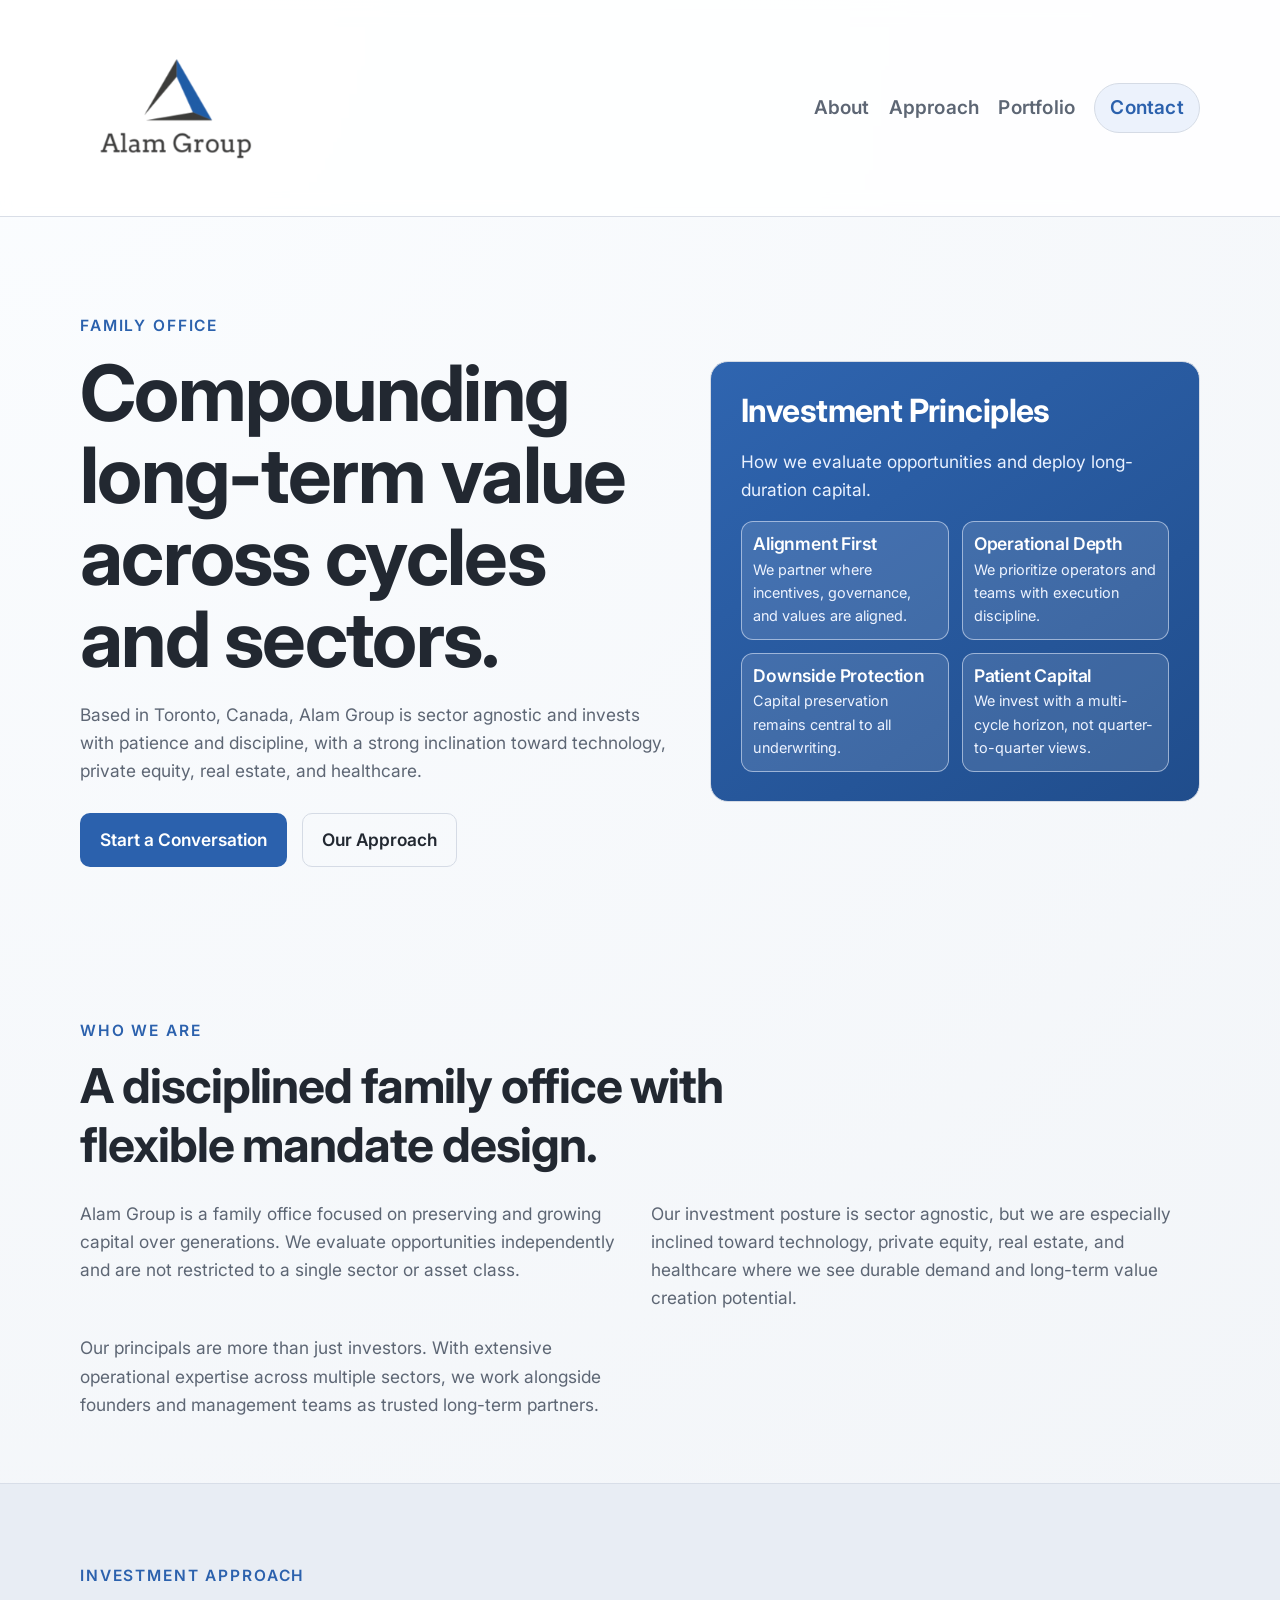
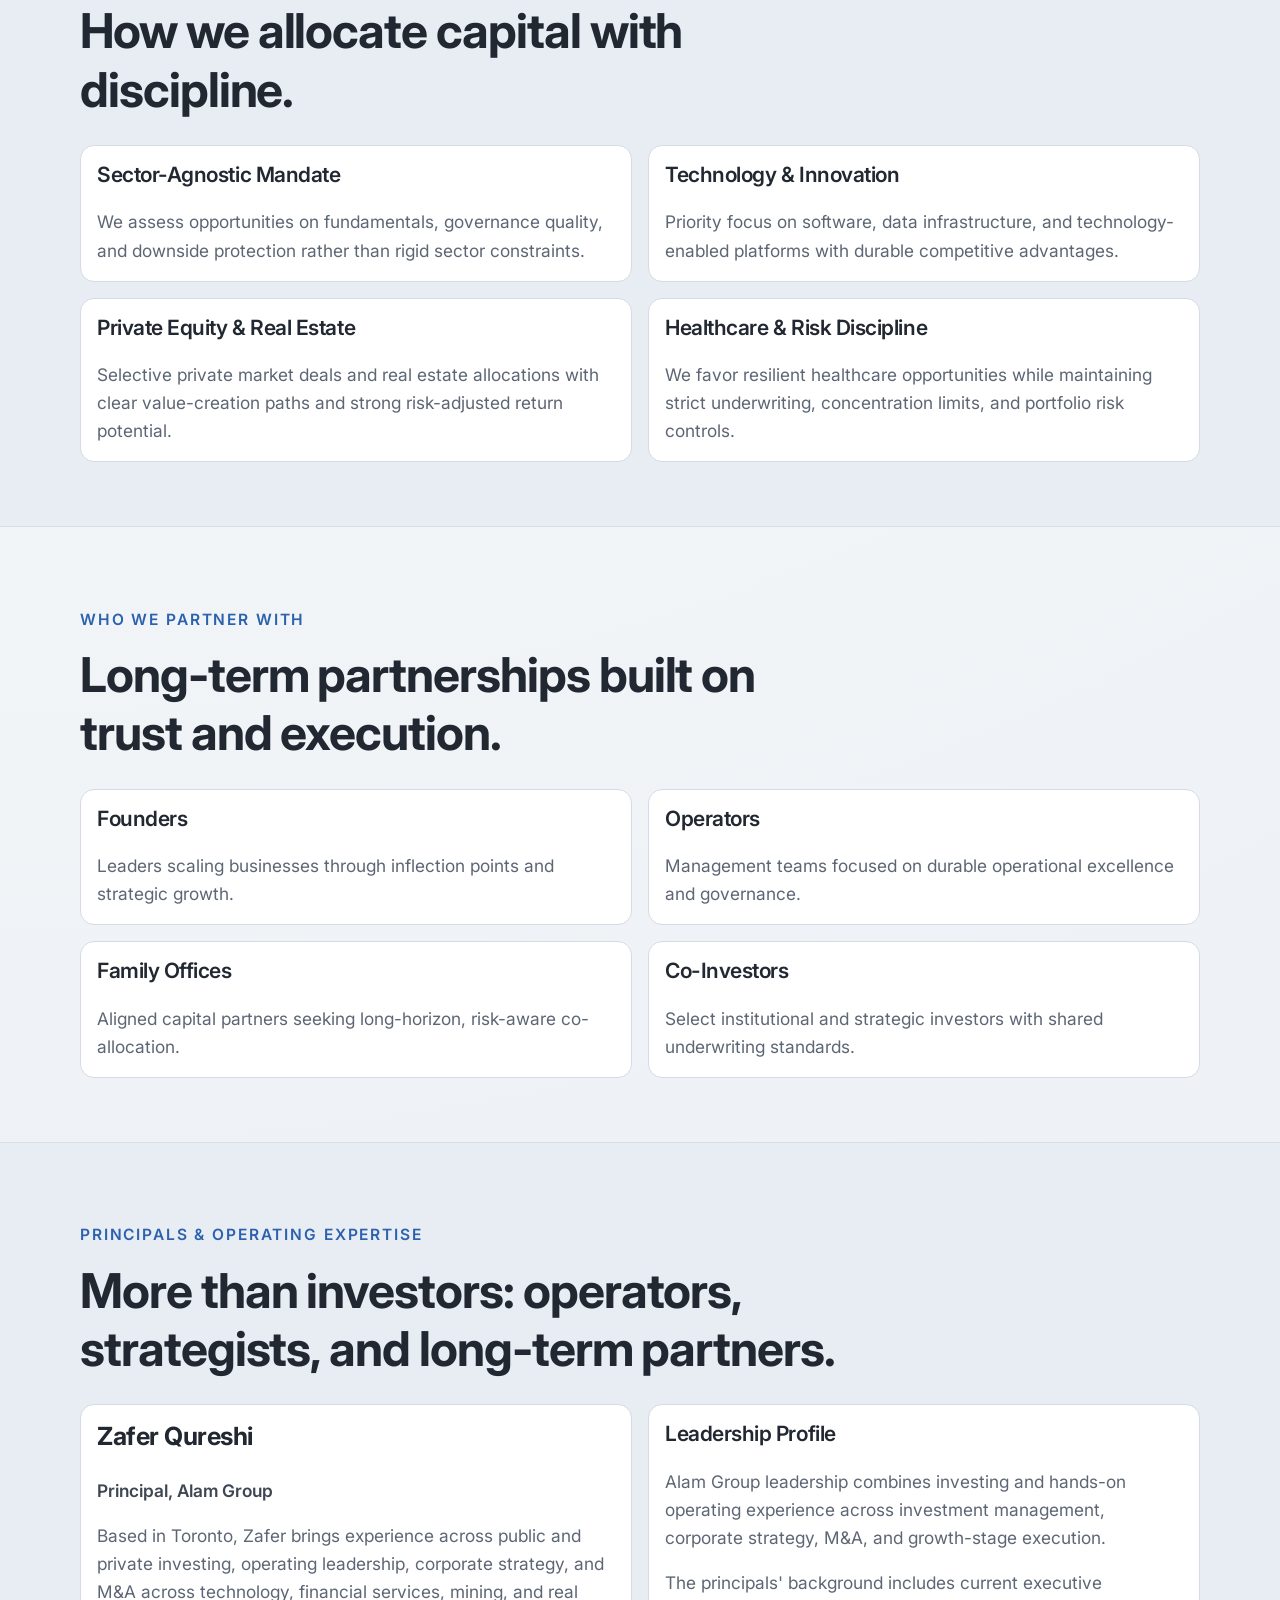
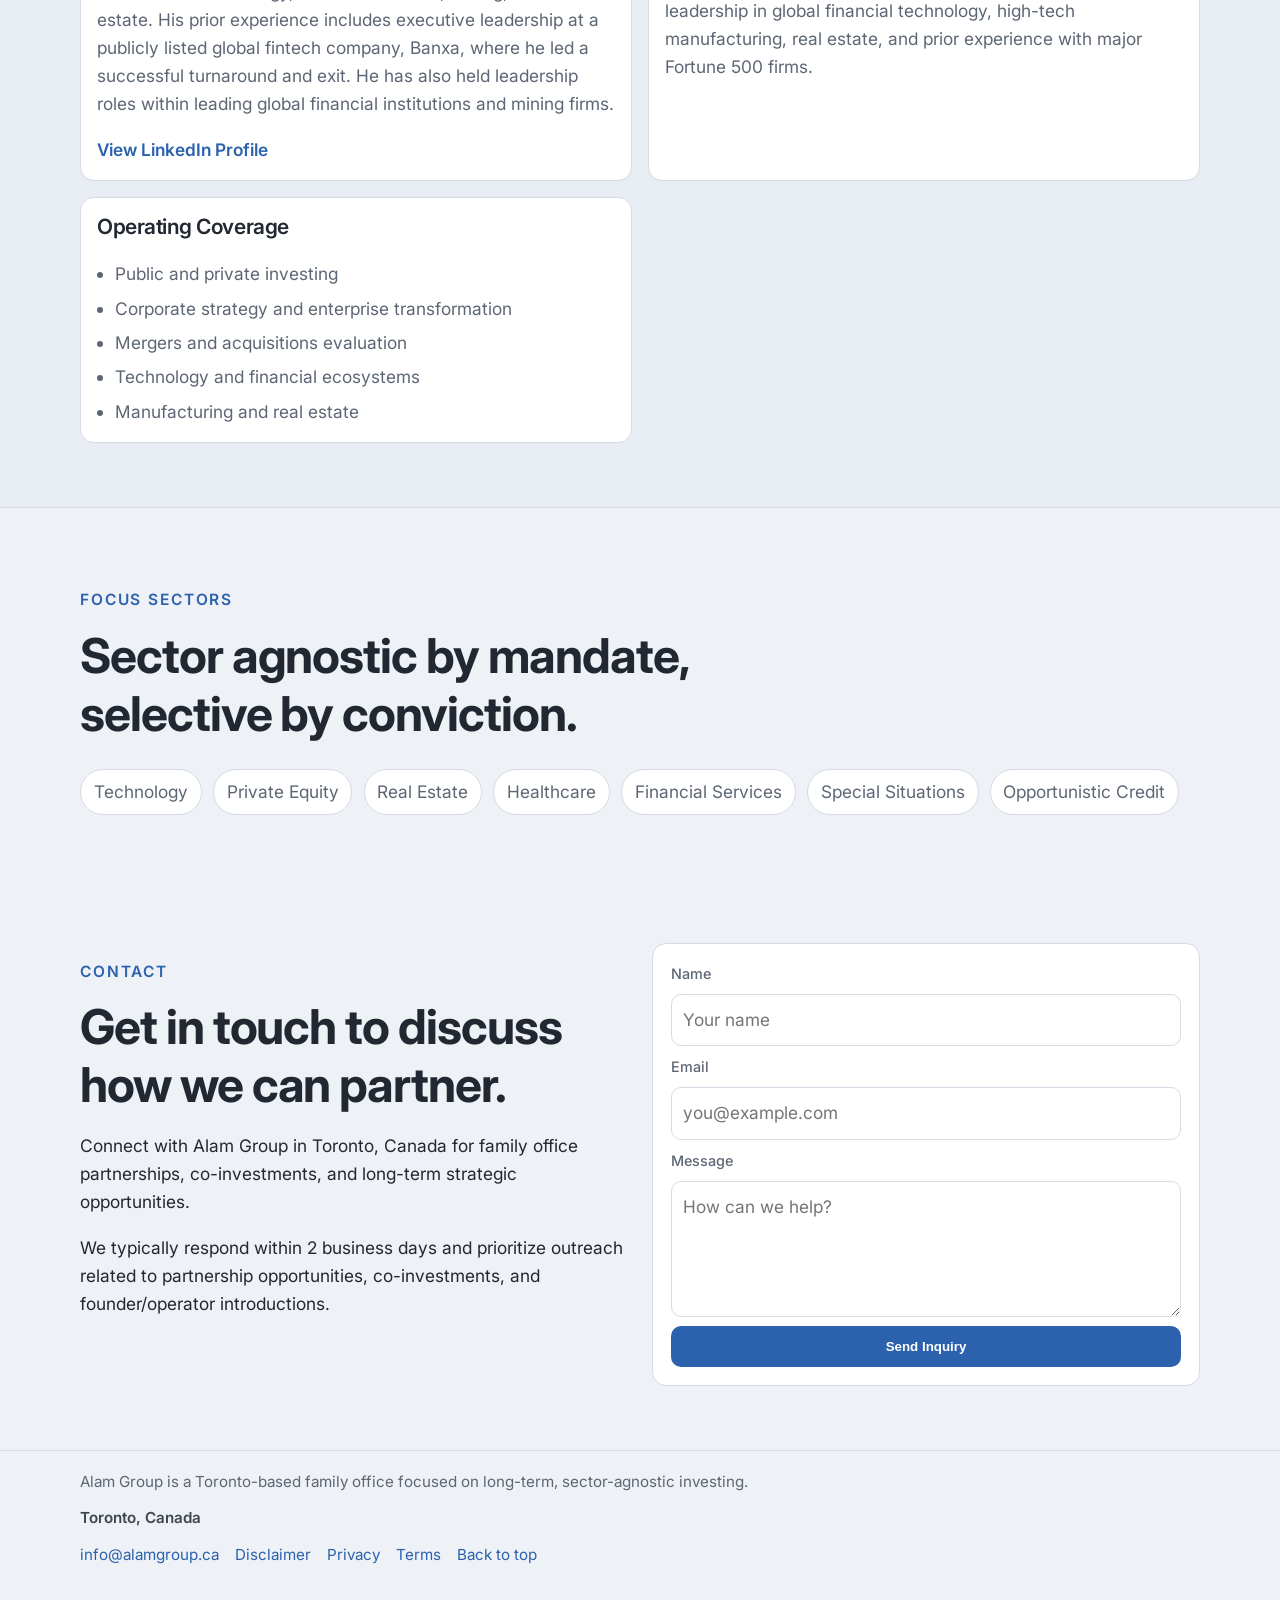
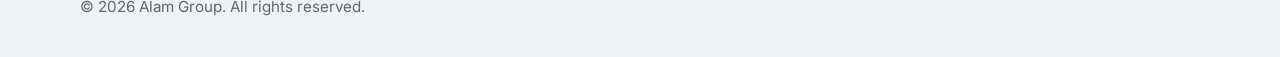
==== index.html @ 4830b71b "Initial commit: Alam Group family office static site Made-with: Cursor" ====
<!DOCTYPE html>
<html lang="en">
  <head>
    <meta charset="UTF-8" />
    <meta name="viewport" content="width=device-width, initial-scale=1.0" />
    <title>Alam Group | Family Office</title>
    <meta
      name="description"
      content="Alam Group is a small family office investing with a long-term, sector-agnostic approach and strong conviction in technology, private equity, real estate, and healthcare."
    />
    <link rel="preconnect" href="https://fonts.googleapis.com" />
    <link rel="preconnect" href="https://fonts.gstatic.com" crossorigin />
    <link
      href="https://fonts.googleapis.com/css2?family=Inter:wght@400;500;600;700;800&display=swap"
      rel="stylesheet"
    />
    <link rel="stylesheet" href="styles.css" />
  </head>
  <body>
    <div id="top" class="page-top-anchor" aria-hidden="true"></div>
    <header class="site-header">
      <div class="container nav-shell">
        <a href="#top" class="logo" aria-label="Alam Group Home">
          <img src="assets/alam-group-logo.png" alt="Alam Group" />
        </a>
        <button class="menu-toggle" id="menuToggle" aria-label="Toggle navigation">
          <span></span>
          <span></span>
          <span></span>
        </button>
        <nav class="nav-links" id="navLinks">
          <a href="#about">About</a>
          <a href="#strategy">Approach</a>
          <a href="#portfolio">Portfolio</a>
          <a href="#contact" class="nav-cta">Contact</a>
        </nav>
      </div>
    </header>

    <main>
      <section class="hero">
        <div class="container hero-grid">
          <div>
            <p class="eyebrow">Family Office</p>
            <h1>Compounding long-term value across cycles and sectors.</h1>
            <p class="hero-text">
              Based in Toronto, Canada, Alam Group is sector agnostic and invests
              with patience and discipline, with a strong inclination toward
              technology, private equity, real estate, and healthcare.
            </p>
            <div class="hero-actions">
              <a href="#contact" class="btn btn-primary">Start a Conversation</a>
              <a href="#strategy" class="btn btn-secondary">Our Approach</a>
            </div>
          </div>
          <div class="hero-card">
            <h2>Investment Principles</h2>
            <p>How we evaluate opportunities and deploy long-duration capital.</p>
            <div class="card-stat-grid">
              <article>
                <h3>Alignment First</h3>
                <p>We partner where incentives, governance, and values are aligned.</p>
              </article>
              <article>
                <h3>Operational Depth</h3>
                <p>We prioritize operators and teams with execution discipline.</p>
              </article>
              <article>
                <h3>Downside Protection</h3>
                <p>Capital preservation remains central to all underwriting.</p>
              </article>
              <article>
                <h3>Patient Capital</h3>
                <p>We invest with a multi-cycle horizon, not quarter-to-quarter views.</p>
              </article>
            </div>
          </div>
        </div>
      </section>

      <section class="section" id="about">
        <div class="container">
          <div class="section-title-wrap">
            <p class="eyebrow">Who We Are</p>
            <h2>A disciplined family office with flexible mandate design.</h2>
          </div>
          <div class="about-grid">
            <p>
              Alam Group is a family office focused on preserving and growing
              capital over generations. We evaluate opportunities independently and are
              not restricted to a single sector or asset class.
            </p>
            <p>
              Our investment posture is sector agnostic, but we are especially inclined
              toward technology, private equity, real estate, and healthcare where we
              see durable demand and long-term value creation potential.
            </p>
            <p>
              Our principals are more than just investors. With extensive operational
              expertise across multiple sectors, we work alongside founders and
              management teams as trusted long-term partners.
            </p>
          </div>
        </div>
      </section>

      <section class="section section-alt" id="strategy">
        <div class="container">
          <div class="section-title-wrap">
            <p class="eyebrow">Investment Approach</p>
            <h2>How we allocate capital with discipline.</h2>
          </div>
          <div class="strategy-grid">
            <article class="card">
              <h3>Sector-Agnostic Mandate</h3>
              <p>
                We assess opportunities on fundamentals, governance quality, and
                downside protection rather than rigid sector constraints.
              </p>
            </article>
            <article class="card">
              <h3>Technology & Innovation</h3>
              <p>
                Priority focus on software, data infrastructure, and technology-enabled
                platforms with durable competitive advantages.
              </p>
            </article>
            <article class="card">
              <h3>Private Equity & Real Estate</h3>
              <p>
                Selective private market deals and real estate allocations with clear
                value-creation paths and strong risk-adjusted return potential.
              </p>
            </article>
            <article class="card">
              <h3>Healthcare & Risk Discipline</h3>
              <p>
                We favor resilient healthcare opportunities while maintaining strict
                underwriting, concentration limits, and portfolio risk controls.
              </p>
            </article>
          </div>
        </div>
      </section>

      <section class="section" id="partners">
        <div class="container">
          <div class="section-title-wrap">
            <p class="eyebrow">Who We Partner With</p>
            <h2>Long-term partnerships built on trust and execution.</h2>
          </div>
          <div class="partner-grid">
            <article class="card">
              <h3>Founders</h3>
              <p>Leaders scaling businesses through inflection points and strategic growth.</p>
            </article>
            <article class="card">
              <h3>Operators</h3>
              <p>Management teams focused on durable operational excellence and governance.</p>
            </article>
            <article class="card">
              <h3>Family Offices</h3>
              <p>Aligned capital partners seeking long-horizon, risk-aware co-allocation.</p>
            </article>
            <article class="card">
              <h3>Co-Investors</h3>
              <p>Select institutional and strategic investors with shared underwriting standards.</p>
            </article>
          </div>
        </div>
      </section>

      <section class="section section-alt" id="principals">
        <div class="container">
          <div class="section-title-wrap">
            <p class="eyebrow">Principals & Operating Expertise</p>
            <h2>More than investors: operators, strategists, and long-term partners.</h2>
          </div>
          <div class="principals-grid">
            <article class="card profile-card">
              <h3>Zafer Qureshi</h3>
              <p class="profile-role">
                Principal, Alam Group
              </p>
              <p>
                Based in Toronto, Zafer brings experience across public and private
                investing, operating leadership, corporate strategy, and M&A across technology, financial services, mining, and real estate.
                His prior experience includes executive leadership at a publicly listed global fintech company, Banxa, where he led
                a successful turnaround and exit. He has also held leadership roles within leading global financial institutions and mining firms.
              </p>
              <p>
                <a href="https://www.linkedin.com/in/zafer-qureshi/" target="_blank" rel="noopener noreferrer">
                  View LinkedIn Profile
                </a>
              </p>
            </article>
            <article class="card">
              <h3>Leadership Profile</h3>
              <p>
                Alam Group leadership combines investing and hands-on operating
                experience across investment management, corporate strategy, M&A,
                and growth-stage execution.
              </p>
              <p>
                The principals' background includes current executive leadership in
                global financial technology, high-tech manufacturing, real estate, and prior
                experience with major Fortune 500 firms.
              </p>
            </article>
            <article class="card">
              <h3>Operating Coverage</h3>
              <ul class="expertise-list">
                <li>Public and private investing</li>
                <li>Corporate strategy and enterprise transformation</li>
                <li>Mergers and acquisitions evaluation</li>
                <li>Technology and financial ecosystems</li>
                <li>Manufacturing and real estate</li>
              </ul>
            </article>
          </div>
        </div>
      </section>

      <section class="section" id="portfolio">
        <div class="container">
          <div class="section-title-wrap">
            <p class="eyebrow">Focus Sectors</p>
            <h2>Sector agnostic by mandate, selective by conviction.</h2>
          </div>
          <div class="pill-wrap">
            <span>Technology</span>
            <span>Private Equity</span>
            <span>Real Estate</span>
            <span>Healthcare</span>
            <span>Financial Services</span>
            <span>Special Situations</span>
            <span>Opportunistic Credit</span>
          </div>
        </div>
      </section>

      <section class="section contact-section" id="contact">
        <div class="container contact-grid">
          <div>
            <p class="eyebrow">Contact</p>
            <h2>Get in touch to discuss how we can partner.</h2>
            <p>
              Connect with Alam Group in Toronto, Canada for family office
              partnerships, co-investments, and long-term strategic opportunities.
            </p>
            <p>
              We typically respond within 2 business days and prioritize outreach
              related to partnership opportunities, co-investments, and founder/operator introductions.
            </p>
          </div>
          <form class="contact-form">
            <label for="name">Name</label>
            <input type="text" id="name" placeholder="Your name" />
            <label for="email">Email</label>
            <input type="email" id="email" placeholder="you@example.com" />
            <label for="message">Message</label>
            <textarea id="message" rows="4" placeholder="How can we help?"></textarea>
            <button type="submit" class="btn btn-primary full-width">Send Inquiry</button>
          </form>
        </div>
      </section>
    </main>

    <footer class="site-footer" id="legal">
      <div class="container footer-content">
        <p class="firm-descriptor">
          Alam Group is a Toronto-based family office focused on long-term, sector-agnostic investing.
        </p>
        <p class="firm-location">Toronto, Canada</p>
        <div class="footer-links">
          <a href="mailto:info@alamgroup.ca">info@alamgroup.ca</a>
          <a href="disclaimer.html">Disclaimer</a>
          <a href="privacy.html">Privacy</a>
          <a href="terms.html">Terms</a>
          <a href="#top">Back to top</a>
        </div>
        <p>© <span id="year"></span> Alam Group. All rights reserved.</p>
      </div>
    </footer>

    <script src="script.js"></script>
  </body>
</html>
---- styles.css ----
:root {
  --bg: #eef1f5;
  --surface: #ffffff;
  --surface-soft: #f5f7fa;
  --text: #222831;
  --muted: #5d6674;
  --primary: #2b61ad;
  --primary-dark: #204d8c;
  --border: #d5dbe5;
  --container: 1120px;
  /* Type scale tuned to oversized header logo (192px) + page rhythm */
  --fs-hero: clamp(3rem, 5vw + 1rem, 4.85rem);
  --fs-xl: clamp(1.9375rem, 3vw + 0.85rem, 3rem);
  --fs-panel: clamp(1.375rem, 2.1vw + 0.4rem, 2rem);
  --fs-large: clamp(1.0625rem, 1.3vw + 0.65rem, 1.3125rem);
  --fs-legal-page: clamp(2rem, 3.5vw, 2.75rem);
}

* {
  box-sizing: border-box;
}

/* In-page #top must not sit on a sticky element (browsers miscalculate scroll). */
.page-top-anchor {
  position: static;
  height: 0;
  width: 0;
  margin: 0;
  padding: 0;
  overflow: hidden;
  pointer-events: none;
}

html,
body {
  margin: 0;
  padding: 0;
  font-family: "Inter", sans-serif;
  background: radial-gradient(circle at top left, #fbfdff 0%, var(--bg) 58%);
  color: var(--text);
}

body {
  line-height: 1.62;
  font-size: clamp(1rem, 0.35vw + 0.93rem, 1.0825rem);
}

a {
  color: inherit;
  text-decoration: none;
}

.container {
  width: min(var(--container), 92%);
  margin-inline: auto;
}

.site-header {
  position: sticky;
  top: 0;
  z-index: 20;
  backdrop-filter: blur(10px);
  background-color: rgba(255, 255, 255, 0.85);
  border-bottom: 1px solid rgba(213, 219, 229, 0.9);
}

.nav-shell {
  display: flex;
  align-items: center;
  justify-content: space-between;
  min-height: 216px;
}

.logo {
  display: inline-flex;
  align-items: center;
}

.logo img {
  display: block;
  width: 192px;
  height: 192px;
  object-fit: contain;
  background: transparent;
}

.nav-links {
  display: flex;
  align-items: center;
  gap: 1.2rem;
}

.nav-links a {
  color: var(--muted);
  font-weight: 600;
  font-size: clamp(1rem, 0.6vw + 0.94rem, 1.1875rem);
  letter-spacing: 0.01em;
}

.nav-links a:hover {
  color: var(--text);
}

.nav-cta {
  background-color: #ecf2fc;
  color: var(--primary) !important;
  padding: 0.55rem 0.95rem;
  border-radius: 999px;
  border: 1px solid var(--border);
}

a.return-home,
a.return-home-inline {
  text-decoration: none;
}

a.return-home:hover,
a.return-home-inline:hover {
  text-decoration: underline;
  text-underline-offset: 2px;
}

.return-home-header {
  position: sticky;
  top: 0;
  z-index: 19;
  background-color: rgba(255, 255, 255, 0.95);
  border-bottom: 1px solid rgba(213, 219, 229, 0.9);
  backdrop-filter: blur(8px);
}

.return-home-header-inner {
  min-height: 3.25rem;
  display: flex;
  align-items: center;
  padding: 0.65rem 0;
}

.return-home-header .return-home {
  font-size: clamp(0.95rem, 0.55vw + 0.88rem, 1.0625rem);
  font-weight: 600;
  color: var(--primary);
}

.menu-toggle {
  display: none;
  border: 0;
  background: transparent;
  cursor: pointer;
}

.menu-toggle span {
  display: block;
  width: 24px;
  height: 2px;
  margin: 5px 0;
  background: #2e3640;
}

.hero {
  padding: clamp(3rem, 8vw, 5rem) 0 clamp(3rem, 6vw, 4.5rem);
}

.hero-grid {
  display: grid;
  grid-template-columns: 1.1fr 0.9fr;
  gap: 2rem;
  align-items: center;
}

.eyebrow {
  color: var(--primary);
  font-size: clamp(0.8125rem, 0.5vw + 0.73rem, 0.96875rem);
  text-transform: uppercase;
  letter-spacing: 0.12em;
  margin-bottom: 0.875rem;
  font-weight: 600;
}

h1,
h2,
h3 {
  margin-top: 0;
  letter-spacing: -0.022em;
  color: var(--text);
}

h2,
h3 {
  line-height: 1.22;
}

h1 {
  line-height: 1.06;
}

/* Standalone/legal page titles only (homepage hero overrides below) */
main.section:not(.hero) > .container > h1 {
  font-size: var(--fs-legal-page);
  margin-bottom: 1rem;
  font-weight: 700;
}

.hero h1 {
  font-size: var(--fs-hero);
  font-weight: 700;
  margin-bottom: 1.25rem;
}

/* Primary section headings (with eyebrow) */
.section-title-wrap h2,
.contact-grid > div:first-child h2 {
  font-size: var(--fs-xl);
  font-weight: 700;
  margin-bottom: 0;
}

h3 {
  font-size: var(--fs-large);
  font-weight: 600;
}

/* Hero side panel title — one step smaller than primary section headings */
.hero-card h2 {
  font-size: var(--fs-panel);
  font-weight: 700;
  letter-spacing: -0.018em;
  line-height: 1.2;
  color: #ffffff;
  margin-bottom: 0.35rem;
}

.hero-card .card-stat-grid h3 {
  font-size: clamp(0.96875rem, 0.95vw + 0.76rem, 1.09375rem);
  font-weight: 600;
  letter-spacing: -0.01em;
  color: #ffffff;
}

.profile-card h3:first-of-type {
  font-size: clamp(1.25rem, 1.7vw + 0.72rem, 1.5625rem);
  font-weight: 700;
  letter-spacing: -0.02em;
}

.hero-text {
  max-width: 54ch;
  color: var(--muted);
}

.hero-actions {
  margin-top: 1.75rem;
  display: flex;
  gap: 0.9rem;
  flex-wrap: wrap;
}

.btn {
  display: inline-flex;
  align-items: center;
  justify-content: center;
  border-radius: 10px;
  padding: 0.75rem 1.2rem;
  font-weight: 600;
  border: 1px solid transparent;
}

.btn-primary {
  background: var(--primary);
  color: #ffffff;
}

.btn-primary:hover {
  background: var(--primary-dark);
}

.btn-secondary {
  border-color: var(--border);
  background: transparent;
  color: var(--text);
}

.hero-card {
  background: linear-gradient(145deg, #2f65b0 0%, #204d8c 100%);
  border: 1px solid var(--border);
  border-radius: 18px;
  padding: clamp(1.25rem, 2vw + 0.85rem, 1.85rem);
}

.hero-card h3 {
  color: #ffffff;
}

.hero-card p {
  color: #e9f1ff;
}

.card-stat-grid {
  margin-top: 1rem;
  display: grid;
  grid-template-columns: repeat(2, minmax(0, 1fr));
  gap: 0.8rem;
}

.card-stat-grid article {
  padding: 0.7rem;
  border: 1px solid rgba(233, 241, 255, 0.55);
  border-radius: 12px;
  background: rgba(255, 255, 255, 0.12);
}

.card-stat-grid h3 {
  margin-bottom: 0.2rem;
}

.card-stat-grid p {
  margin: 0;
  font-size: 0.9rem;
  color: #edf3ff;
}

.section {
  padding: 4rem 0;
}

.section-alt {
  background: #e8edf4;
  border-top: 1px solid rgba(213, 219, 229, 0.8);
  border-bottom: 1px solid rgba(213, 219, 229, 0.8);
}

.section-title-wrap {
  max-width: 70ch;
  margin-bottom: 1.6rem;
}

.about-grid {
  display: grid;
  grid-template-columns: 1fr 1fr;
  gap: 1.4rem;
}

.about-grid p {
  margin: 0;
  color: var(--muted);
}

.strategy-grid {
  display: grid;
  grid-template-columns: repeat(2, minmax(0, 1fr));
  gap: 1rem;
}

.partner-grid,
.principals-grid {
  display: grid;
  grid-template-columns: repeat(2, minmax(0, 1fr));
  gap: 1rem;
}

.card {
  background: var(--surface);
  border: 1px solid var(--border);
  border-radius: 14px;
  padding: 1rem;
}

.card p {
  color: var(--muted);
  margin-bottom: 0;
}

.profile-card .profile-role {
  margin-bottom: 0.6rem;
  font-weight: 600;
  color: #3e4652;
}

.profile-card a {
  color: var(--primary);
  font-weight: 600;
}

.expertise-list {
  margin: 0;
  padding-left: 1.1rem;
  color: var(--muted);
}

.expertise-list li + li {
  margin-top: 0.4rem;
}

.pill-wrap {
  display: flex;
  flex-wrap: wrap;
  gap: 0.7rem;
}

.pill-wrap span {
  border: 1px solid var(--border);
  border-radius: 999px;
  padding: 0.5rem 0.8rem;
  background: var(--surface);
  color: var(--muted);
}

.contact-grid {
  display: grid;
  grid-template-columns: 1fr 1fr;
  gap: 1.5rem;
  align-items: start;
}

.contact-form {
  background: var(--surface);
  border: 1px solid var(--border);
  border-radius: 14px;
  padding: 1.1rem;
  display: grid;
  gap: 0.55rem;
}

label {
  font-size: 0.9rem;
  font-weight: 500;
  color: var(--muted);
}

input,
textarea {
  width: 100%;
  padding: 0.7rem;
  border: 1px solid var(--border);
  border-radius: 10px;
  background: #ffffff;
  color: var(--text);
  font: inherit;
}

input:focus,
textarea:focus {
  outline: 2px solid rgba(43, 97, 173, 0.25);
  border-color: var(--primary);
}

.full-width {
  width: 100%;
}

.site-footer {
  border-top: 1px solid rgba(213, 219, 229, 0.9);
  padding: 1.2rem 0 1.4rem;
}

.footer-content {
  display: grid;
  gap: 0.75rem;
  align-items: start;
  color: var(--muted);
  font-size: 0.95rem;
}

.firm-descriptor {
  margin: 0;
  max-width: 70ch;
}

.firm-location {
  margin: 0;
  font-weight: 600;
  color: #3e4652;
}

.footer-links {
  display: flex;
  flex-wrap: wrap;
  gap: 1rem;
}

.footer-links a {
  color: var(--primary);
}

@media (max-width: 900px) {
  .hero-grid,
  .about-grid,
  .strategy-grid,
  .partner-grid,
  .principals-grid,
  .contact-grid {
    grid-template-columns: 1fr;
  }

  .menu-toggle {
    display: block;
  }

  .nav-links {
    position: absolute;
    left: 4%;
    right: 4%;
    top: 216px;
    border: 1px solid var(--border);
    border-radius: 12px;
    background: #ffffff;
    flex-direction: column;
    align-items: flex-start;
    padding: 0.8rem;
    display: none;
  }

  .nav-links.open {
    display: flex;
  }

  .nav-cta {
    width: 100%;
    text-align: center;
  }

  .footer-links {
    gap: 0.7rem;
  }
}
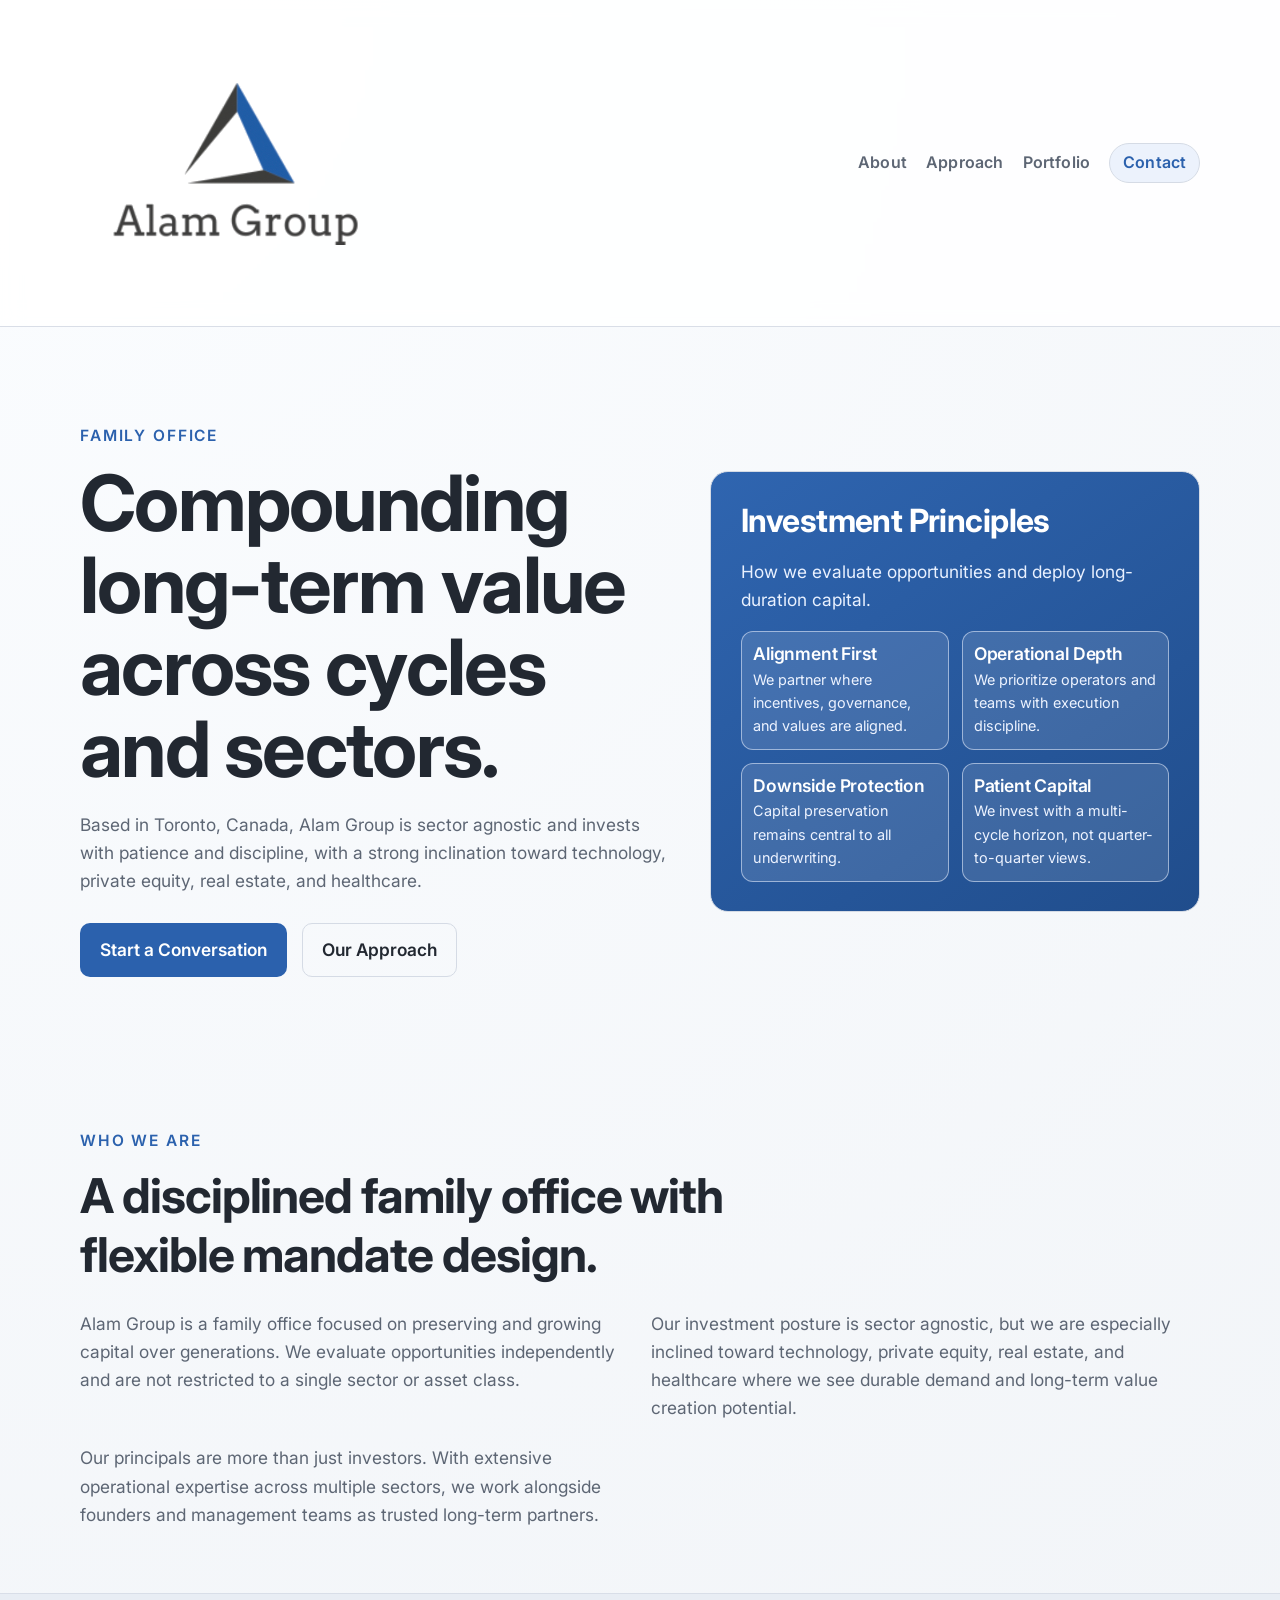
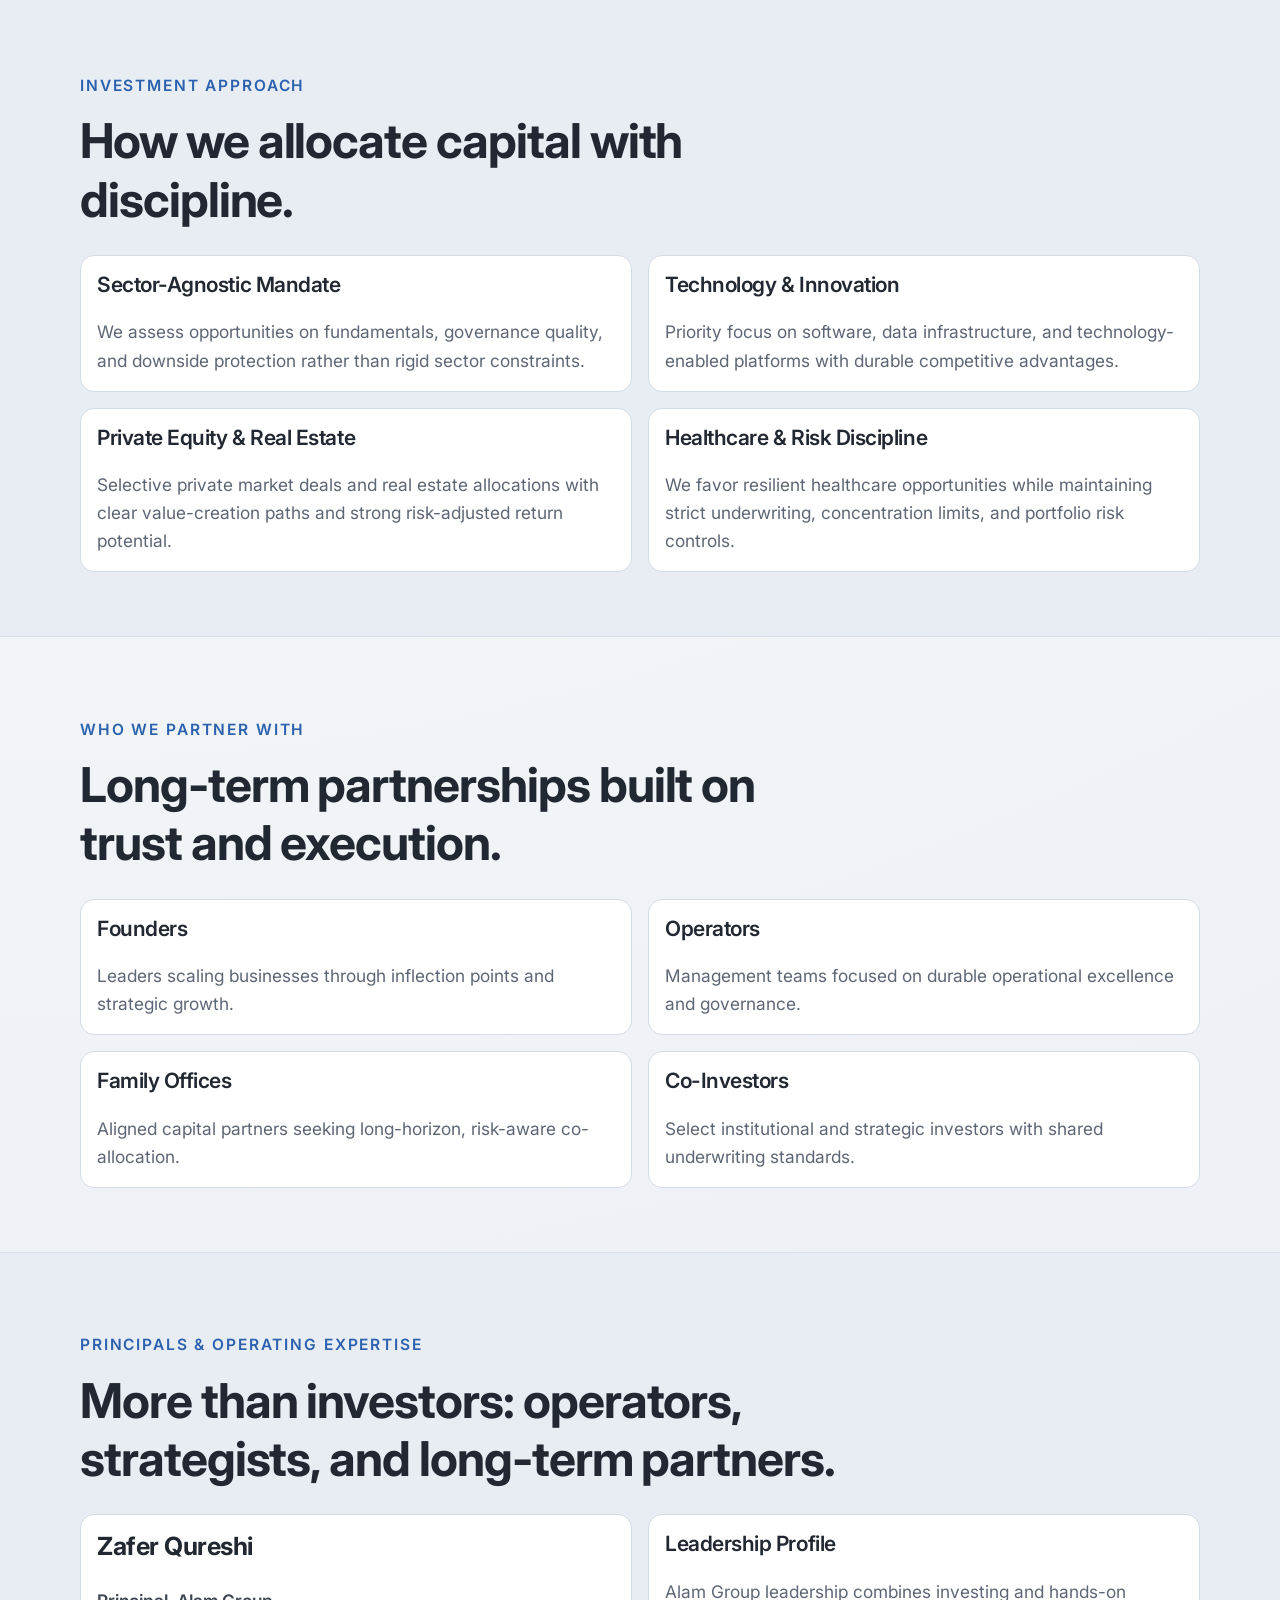
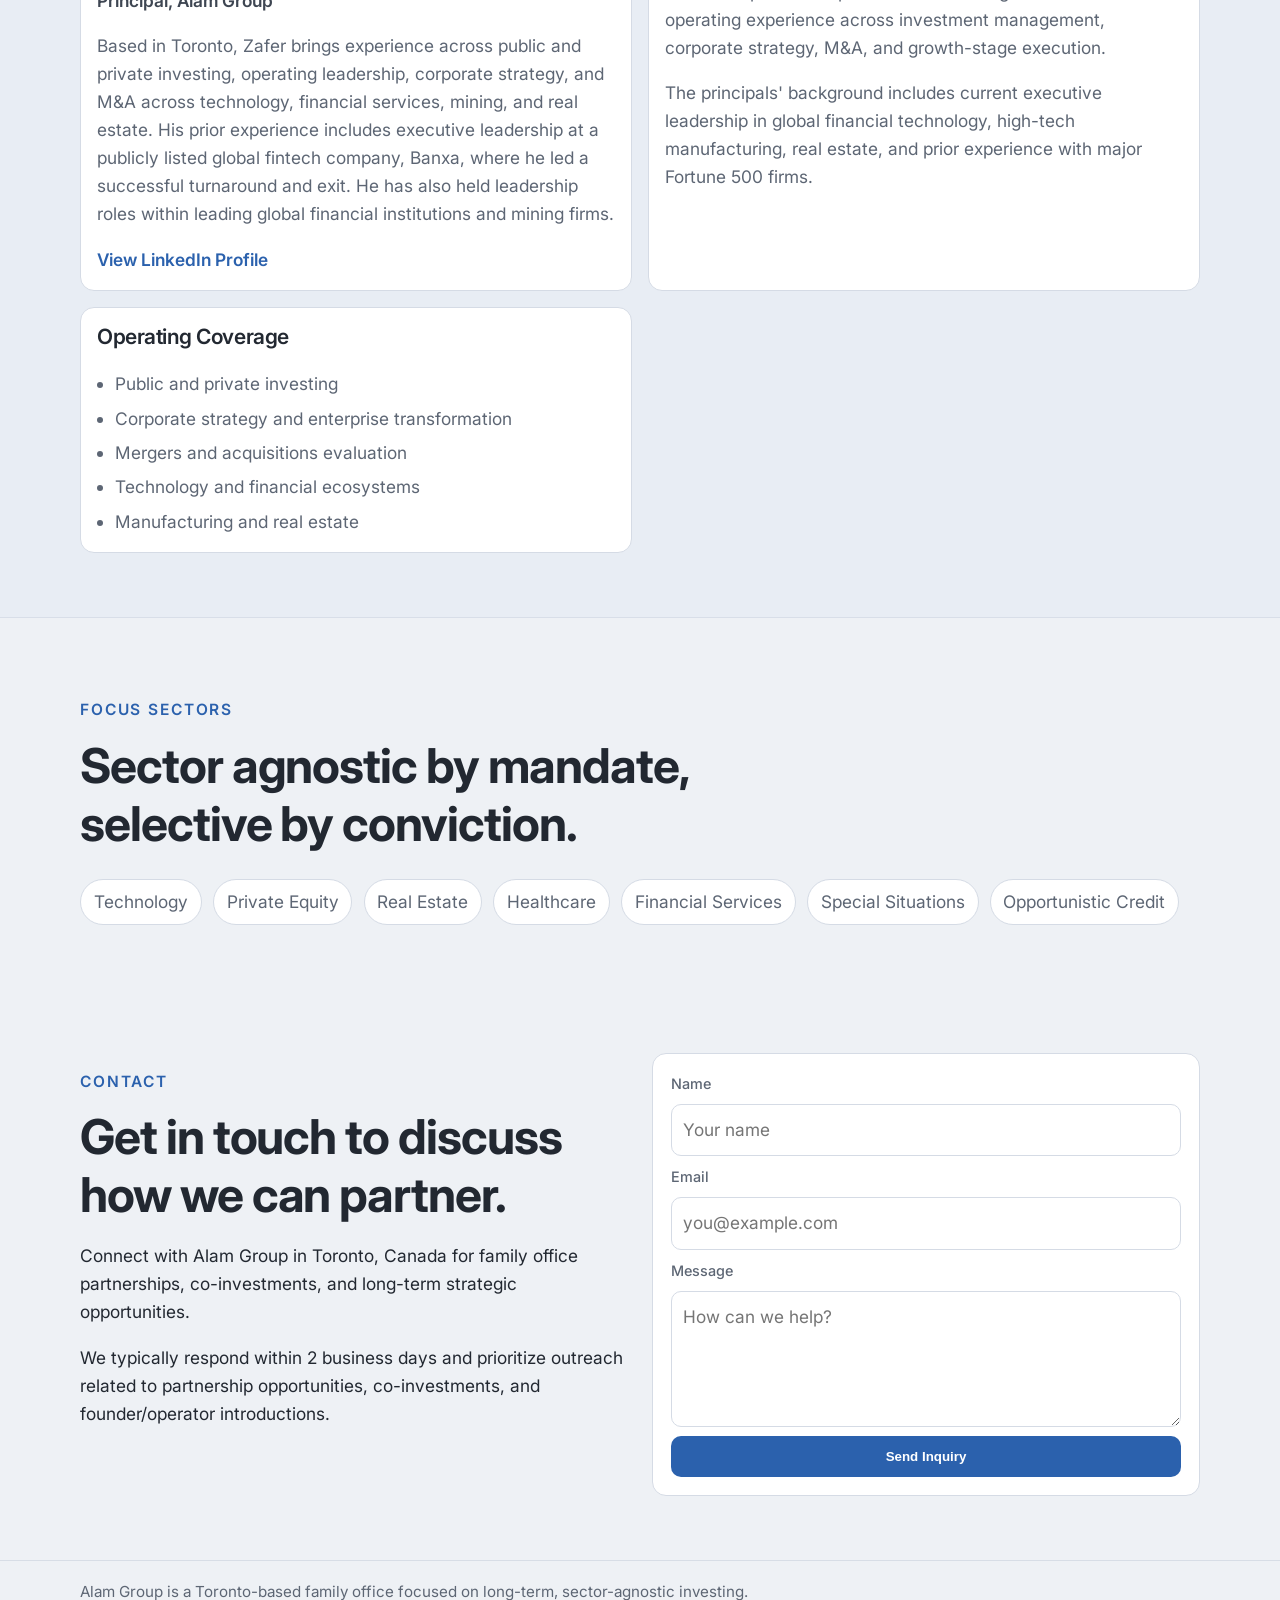
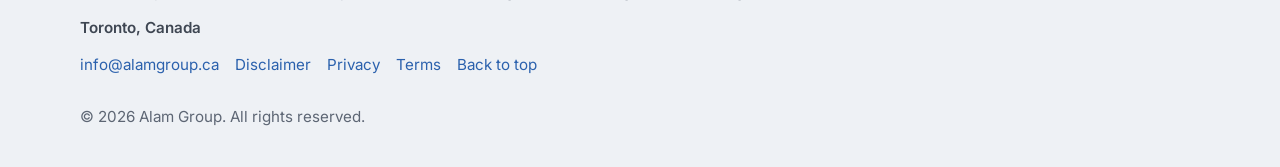
==== commit 72d63d76: "Bump stylesheet URL to bypass browser cache after logo size publish Made-with: Cursor" ====
--- a/index.html
+++ b/index.html
@@ -14,7 +14,7 @@
       href="https://fonts.googleapis.com/css2?family=Inter:wght@400;500;600;700;800&display=swap"
       rel="stylesheet"
     />
-    <link rel="stylesheet" href="styles.css" />
+    <link rel="stylesheet" href="styles.css?v=312-logo" />
   </head>
   <body>
     <div id="top" class="page-top-anchor" aria-hidden="true"></div>
--- a/styles.css
+++ b/styles.css
@@ -8,12 +8,17 @@
   --primary-dark: #204d8c;
   --border: #d5dbe5;
   --container: 1120px;
-  /* Type scale tuned to oversized header logo (192px) + page rhythm */
+  /* Type scale + hero rhythm */
   --fs-hero: clamp(3rem, 5vw + 1rem, 4.85rem);
   --fs-xl: clamp(1.9375rem, 3vw + 0.85rem, 3rem);
   --fs-panel: clamp(1.375rem, 2.1vw + 0.4rem, 2rem);
   --fs-large: clamp(1.0625rem, 1.3vw + 0.65rem, 1.3125rem);
   --fs-legal-page: clamp(2rem, 3.5vw, 2.75rem);
+  /* Compact header: logo drives bar height; anchors need extra padding than bar height */
+  --header-logo-size: 312px;
+  --sticky-header-visual-height: calc(var(--header-logo-size) + 14px);
+  /* Generous offset so in-page links clear sticky bar (scroll-padding is most reliable) */
+  --header-anchor-offset: calc(var(--sticky-header-visual-height) + 1.75rem);
 }
 
 * {
@@ -29,6 +34,11 @@
   padding: 0;
   overflow: hidden;
   pointer-events: none;
+}
+
+/* Single source for anchor jumps: inset scrollport so fragments clear sticky header */
+html {
+  scroll-padding-top: var(--header-anchor-offset);
 }
 
 html,
@@ -68,18 +78,21 @@
   display: flex;
   align-items: center;
   justify-content: space-between;
-  min-height: 216px;
+  min-height: var(--sticky-header-visual-height);
+  padding-block: 0.35rem;
 }
 
 .logo {
   display: inline-flex;
   align-items: center;
+  flex-shrink: 0;
 }
 
 .logo img {
   display: block;
-  width: 192px;
-  height: 192px;
+  flex-shrink: 0;
+  width: var(--header-logo-size);
+  height: var(--header-logo-size);
   object-fit: contain;
   background: transparent;
 }
@@ -93,7 +106,7 @@
 .nav-links a {
   color: var(--muted);
   font-weight: 600;
-  font-size: clamp(1rem, 0.6vw + 0.94rem, 1.1875rem);
+  font-size: clamp(0.875rem, 0.55vw + 0.78rem, 1rem);
   letter-spacing: 0.01em;
 }
 
@@ -104,9 +117,10 @@
 .nav-cta {
   background-color: #ecf2fc;
   color: var(--primary) !important;
-  padding: 0.55rem 0.95rem;
+  padding: 0.4rem 0.8rem;
   border-radius: 999px;
   border: 1px solid var(--border);
+  font-size: 0.9375rem;
 }
 
 a.return-home,
@@ -500,7 +514,7 @@
     position: absolute;
     left: 4%;
     right: 4%;
-    top: 216px;
+    top: var(--sticky-header-visual-height);
     border: 1px solid var(--border);
     border-radius: 12px;
     background: #ffffff;
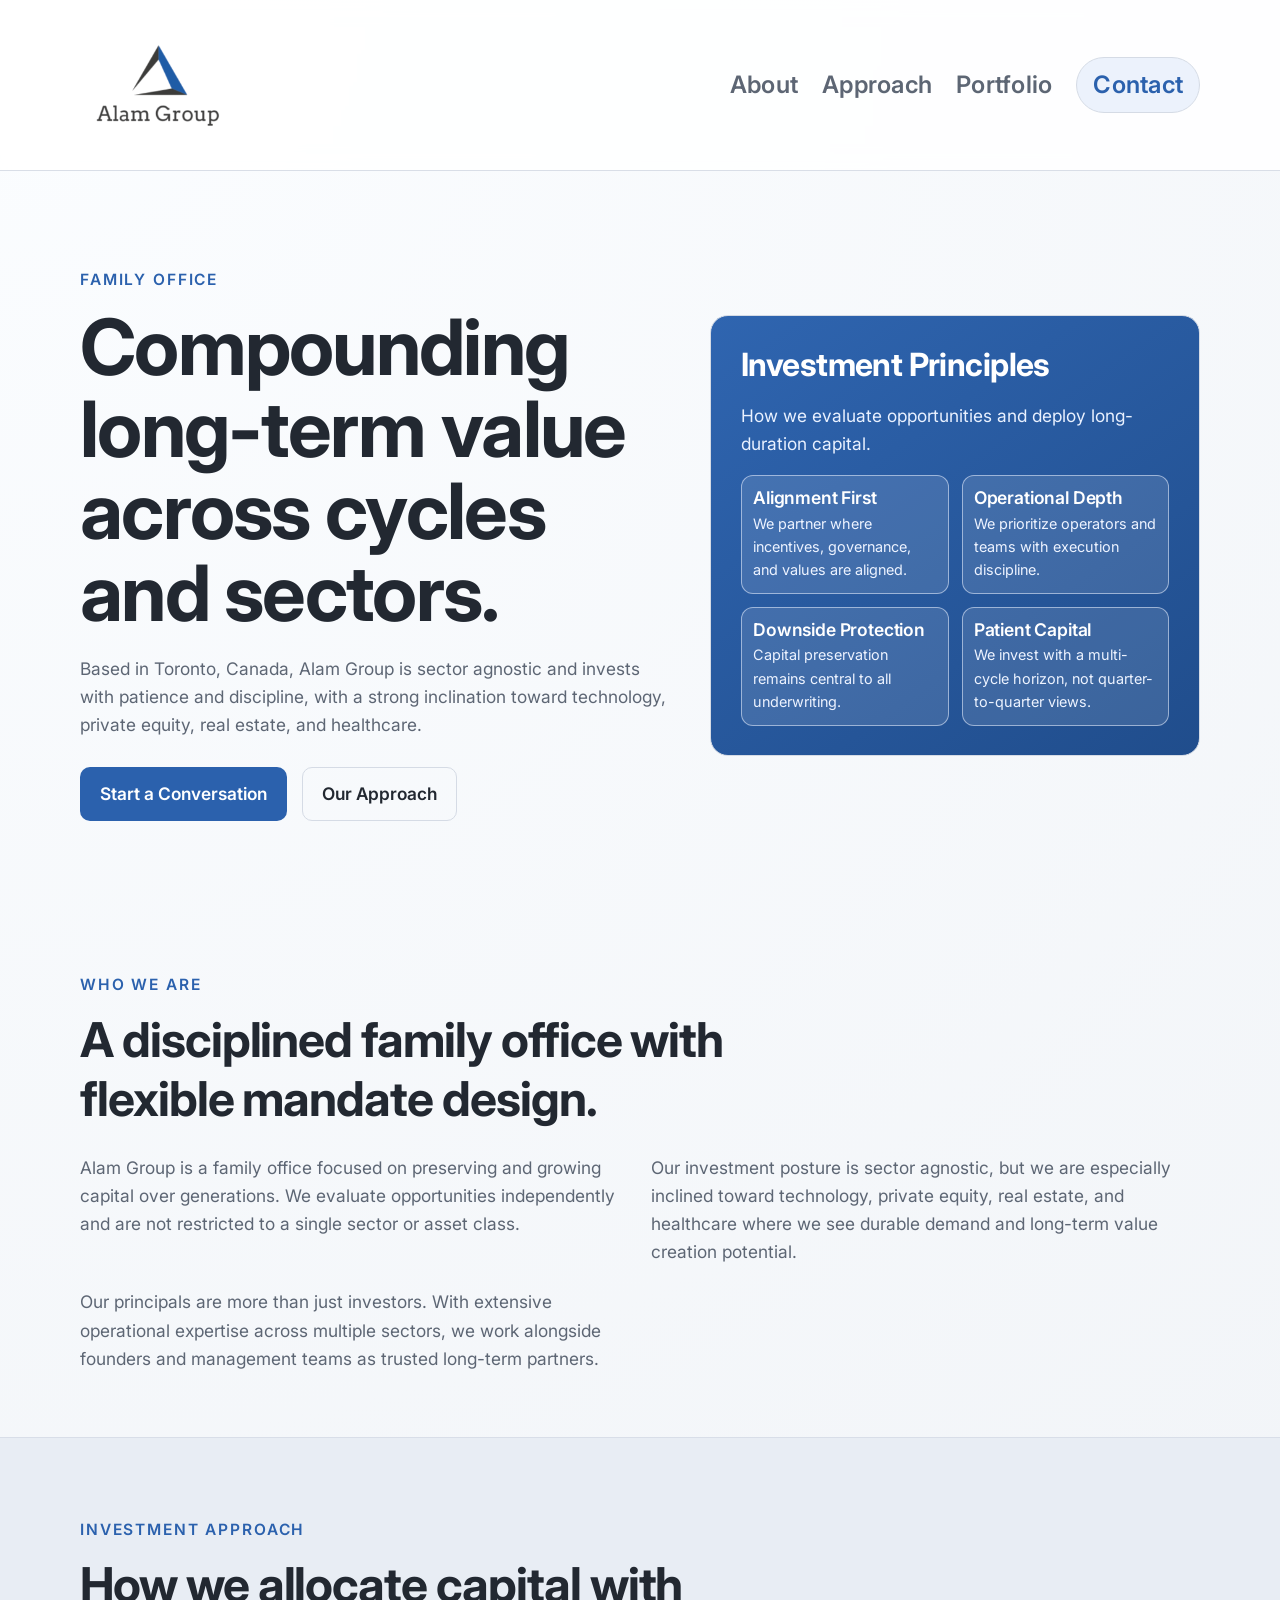
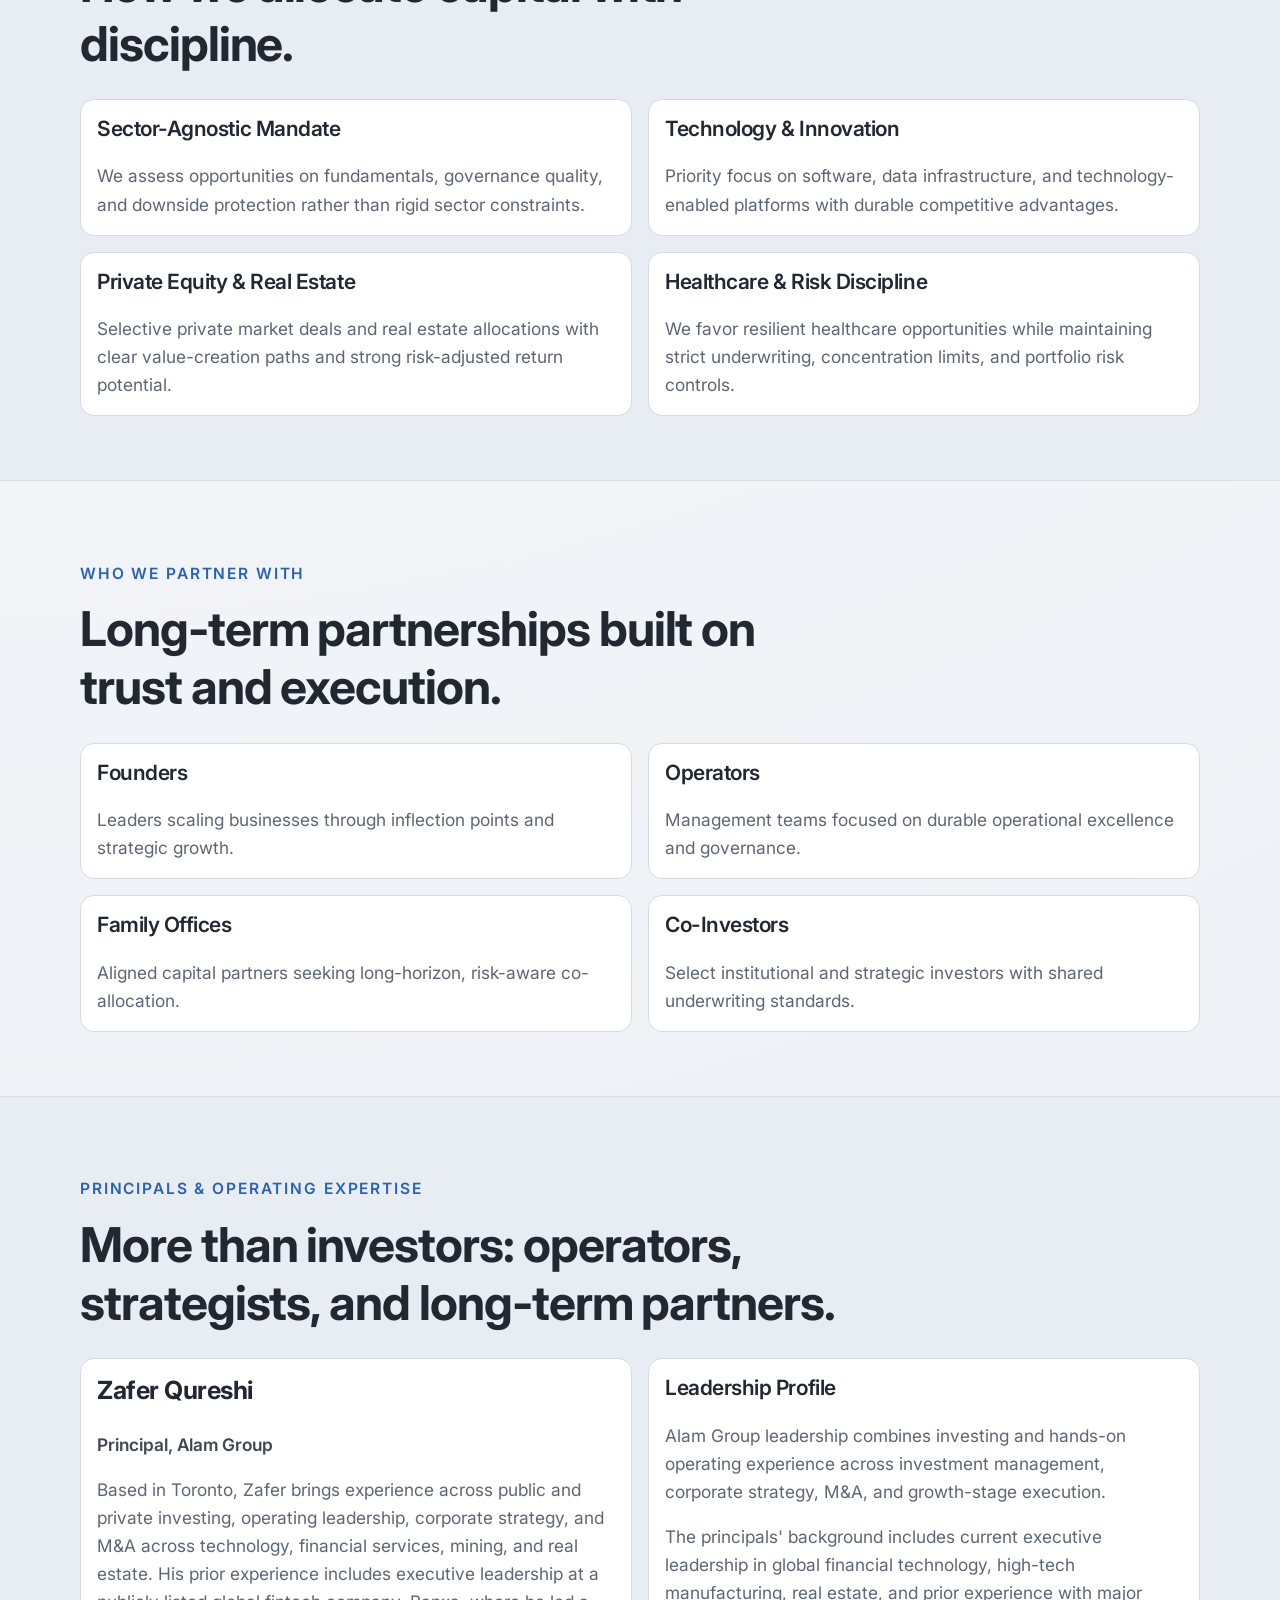
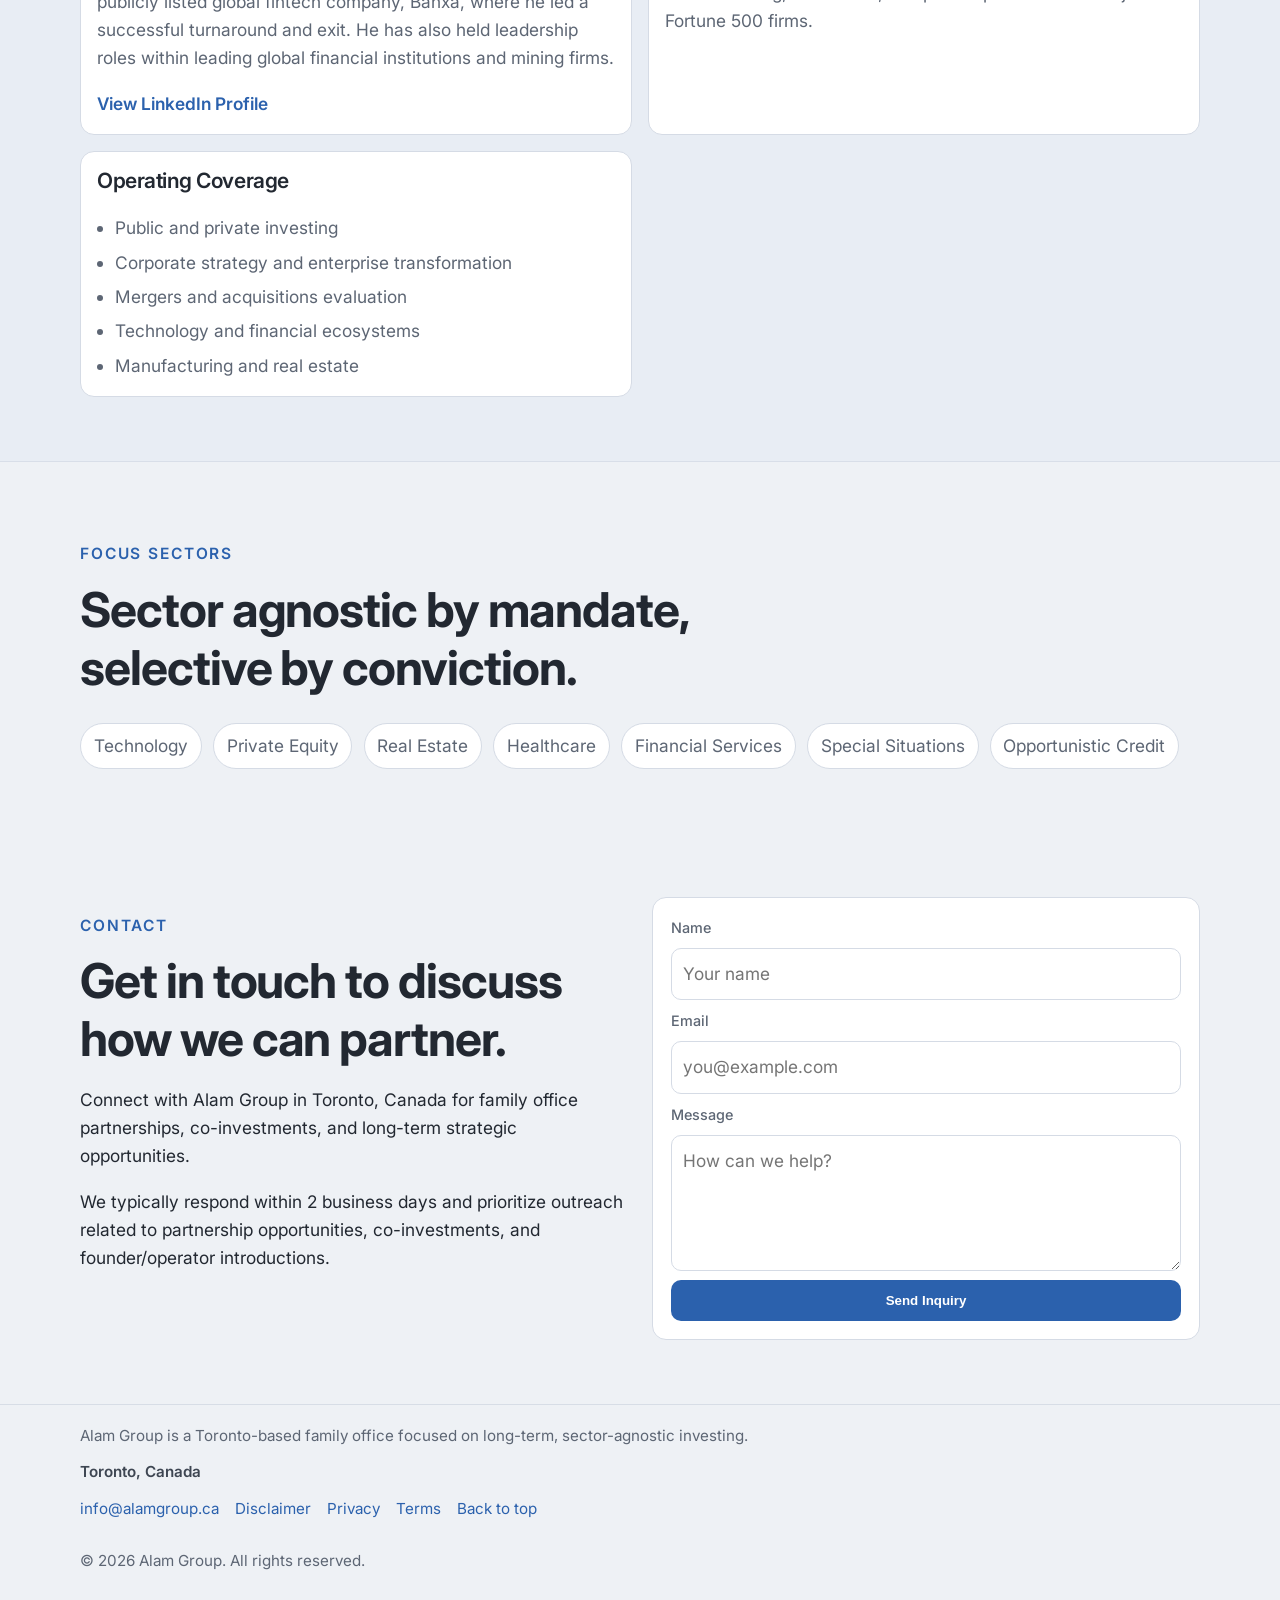
==== commit 13d6f835: "Header: logo 156px (half of 312); nav link font +50%; larger Contact CTA Made-with: Cursor" ====
--- a/index.html
+++ b/index.html
@@ -14,7 +14,7 @@
       href="https://fonts.googleapis.com/css2?family=Inter:wght@400;500;600;700;800&display=swap"
       rel="stylesheet"
     />
-    <link rel="stylesheet" href="styles.css?v=312-logo" />
+    <link rel="stylesheet" href="styles.css?v=156-logo-nav50" />
   </head>
   <body>
     <div id="top" class="page-top-anchor" aria-hidden="true"></div>
--- a/styles.css
+++ b/styles.css
@@ -15,7 +15,7 @@
   --fs-large: clamp(1.0625rem, 1.3vw + 0.65rem, 1.3125rem);
   --fs-legal-page: clamp(2rem, 3.5vw, 2.75rem);
   /* Compact header: logo drives bar height; anchors need extra padding than bar height */
-  --header-logo-size: 312px;
+  --header-logo-size: 156px;
   --sticky-header-visual-height: calc(var(--header-logo-size) + 14px);
   /* Generous offset so in-page links clear sticky bar (scroll-padding is most reliable) */
   --header-anchor-offset: calc(var(--sticky-header-visual-height) + 1.75rem);
@@ -100,13 +100,13 @@
 .nav-links {
   display: flex;
   align-items: center;
-  gap: 1.2rem;
+  gap: 1.5rem;
 }
 
 .nav-links a {
   color: var(--muted);
   font-weight: 600;
-  font-size: clamp(0.875rem, 0.55vw + 0.78rem, 1rem);
+  font-size: clamp(1.3125rem, 0.825vw + 1.17rem, 1.5rem);
   letter-spacing: 0.01em;
 }
 
@@ -117,10 +117,10 @@
 .nav-cta {
   background-color: #ecf2fc;
   color: var(--primary) !important;
-  padding: 0.4rem 0.8rem;
+  padding: 0.5rem 1rem;
   border-radius: 999px;
   border: 1px solid var(--border);
-  font-size: 0.9375rem;
+  font-size: 1.40625rem;
 }
 
 a.return-home,
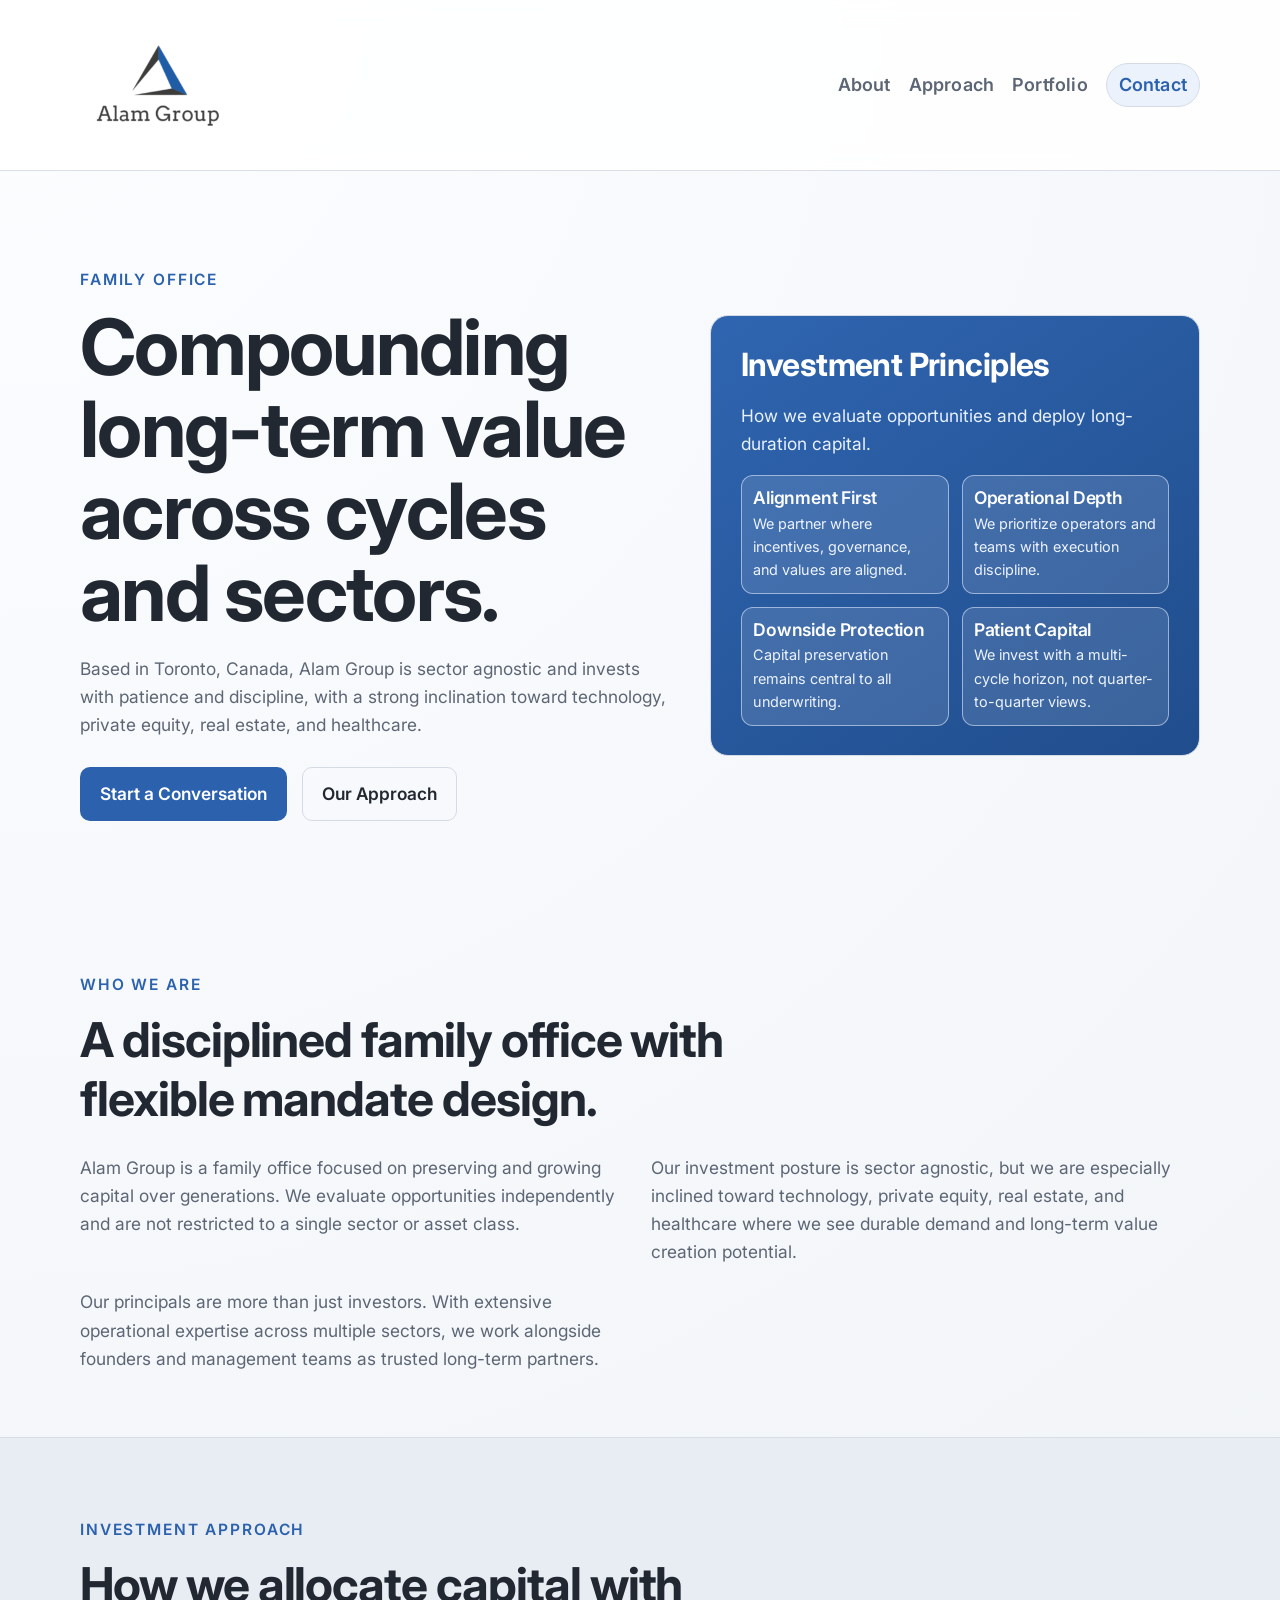
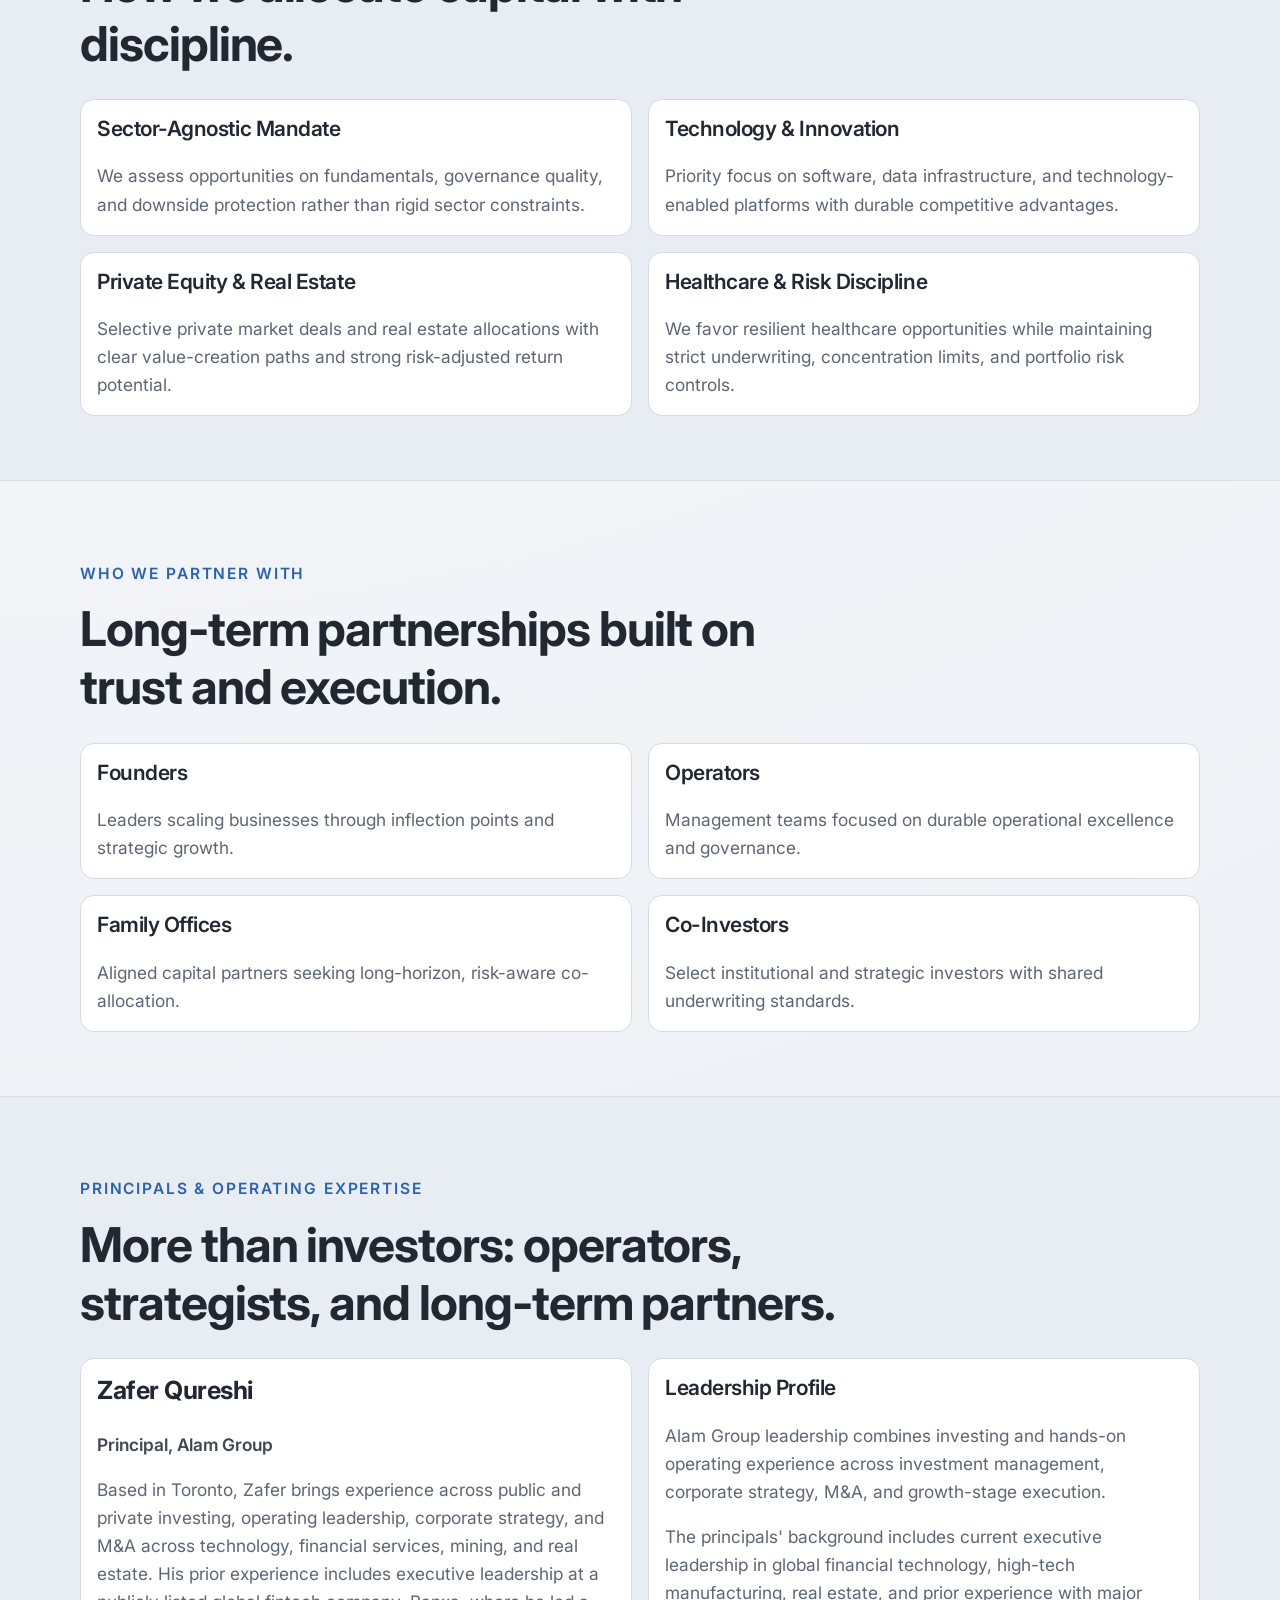
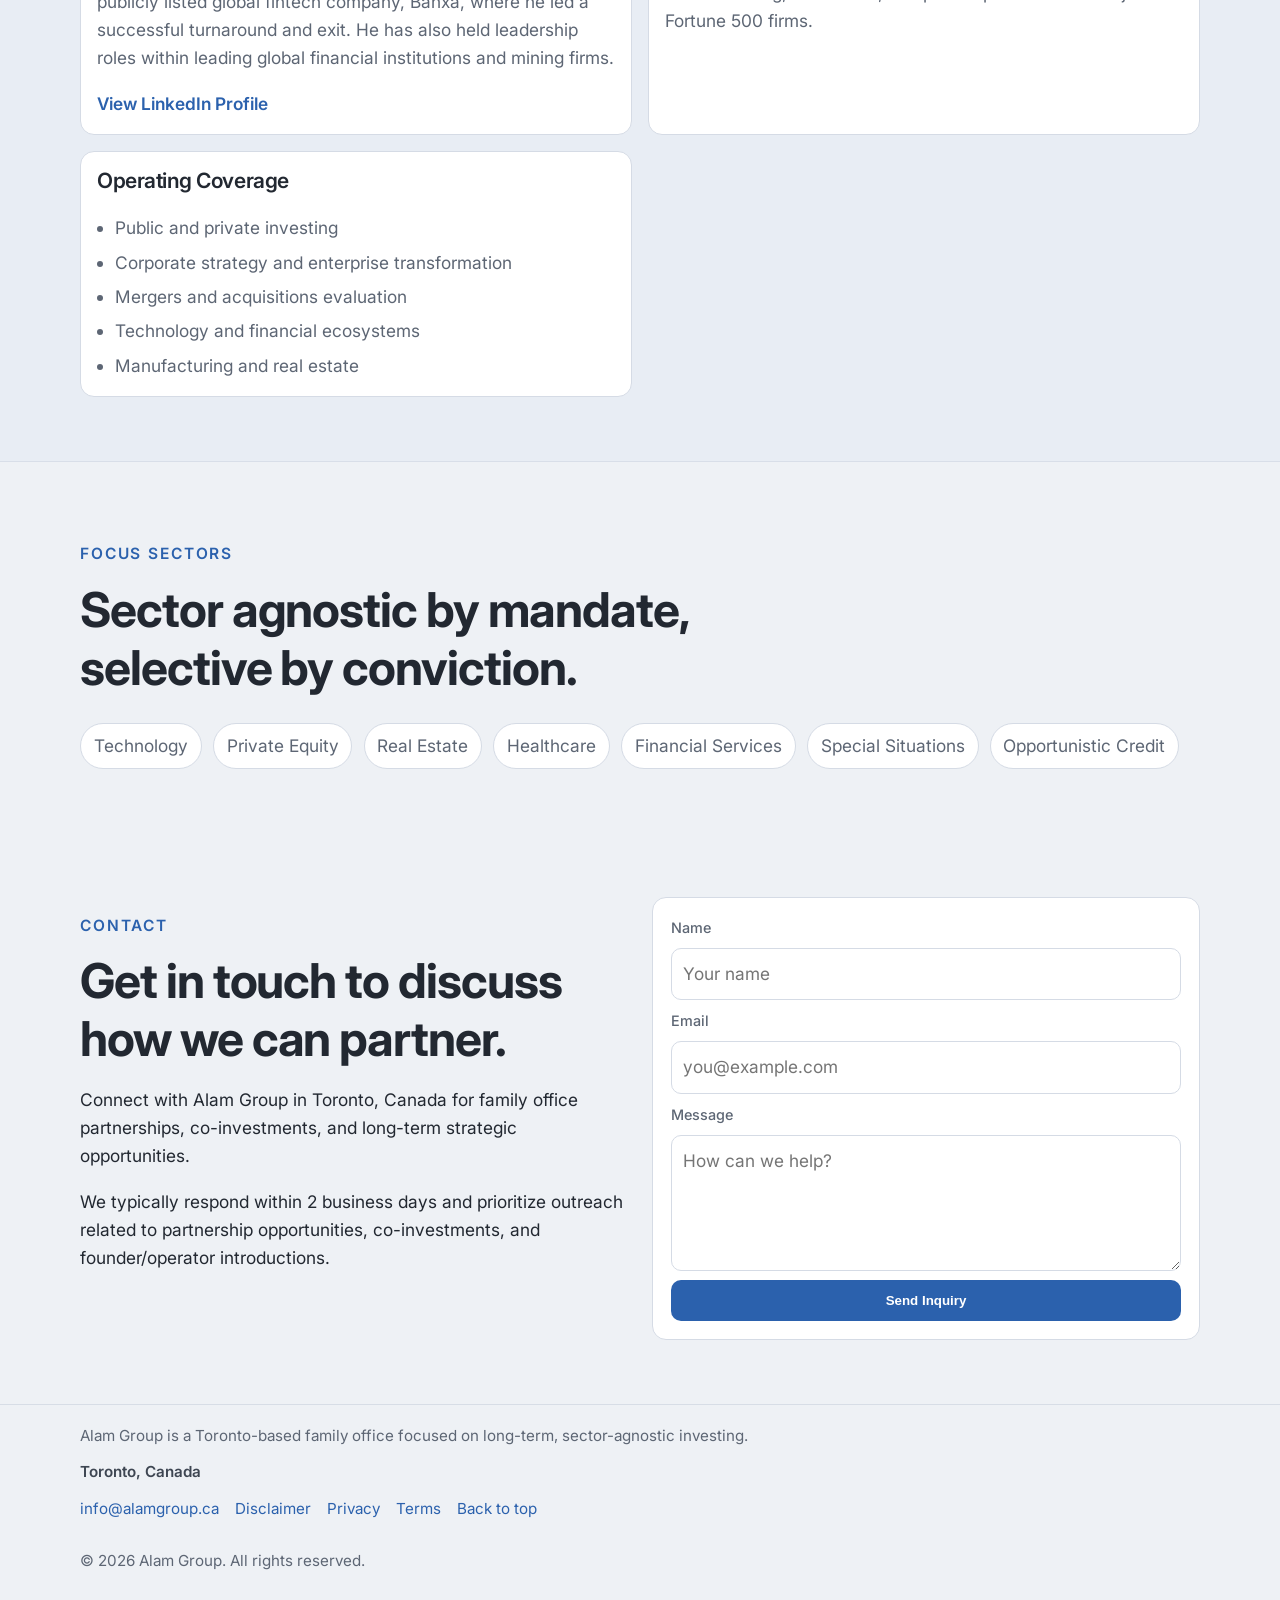
==== commit 888dd9ff: "Header nav: reduce link and CTA font size by 25% Made-with: Cursor" ====
--- a/index.html
+++ b/index.html
@@ -14,7 +14,7 @@
       href="https://fonts.googleapis.com/css2?family=Inter:wght@400;500;600;700;800&display=swap"
       rel="stylesheet"
     />
-    <link rel="stylesheet" href="styles.css?v=156-logo-nav50" />
+    <link rel="stylesheet" href="styles.css?v=nav-font-minus25" />
   </head>
   <body>
     <div id="top" class="page-top-anchor" aria-hidden="true"></div>
--- a/styles.css
+++ b/styles.css
@@ -100,13 +100,13 @@
 .nav-links {
   display: flex;
   align-items: center;
-  gap: 1.5rem;
+  gap: 1.125rem;
 }
 
 .nav-links a {
   color: var(--muted);
   font-weight: 600;
-  font-size: clamp(1.3125rem, 0.825vw + 1.17rem, 1.5rem);
+  font-size: clamp(0.984375rem, 0.61875vw + 0.8775rem, 1.125rem);
   letter-spacing: 0.01em;
 }
 
@@ -117,10 +117,10 @@
 .nav-cta {
   background-color: #ecf2fc;
   color: var(--primary) !important;
-  padding: 0.5rem 1rem;
+  padding: 0.375rem 0.75rem;
   border-radius: 999px;
   border: 1px solid var(--border);
-  font-size: 1.40625rem;
+  font-size: 1.0546875rem;
 }
 
 a.return-home,
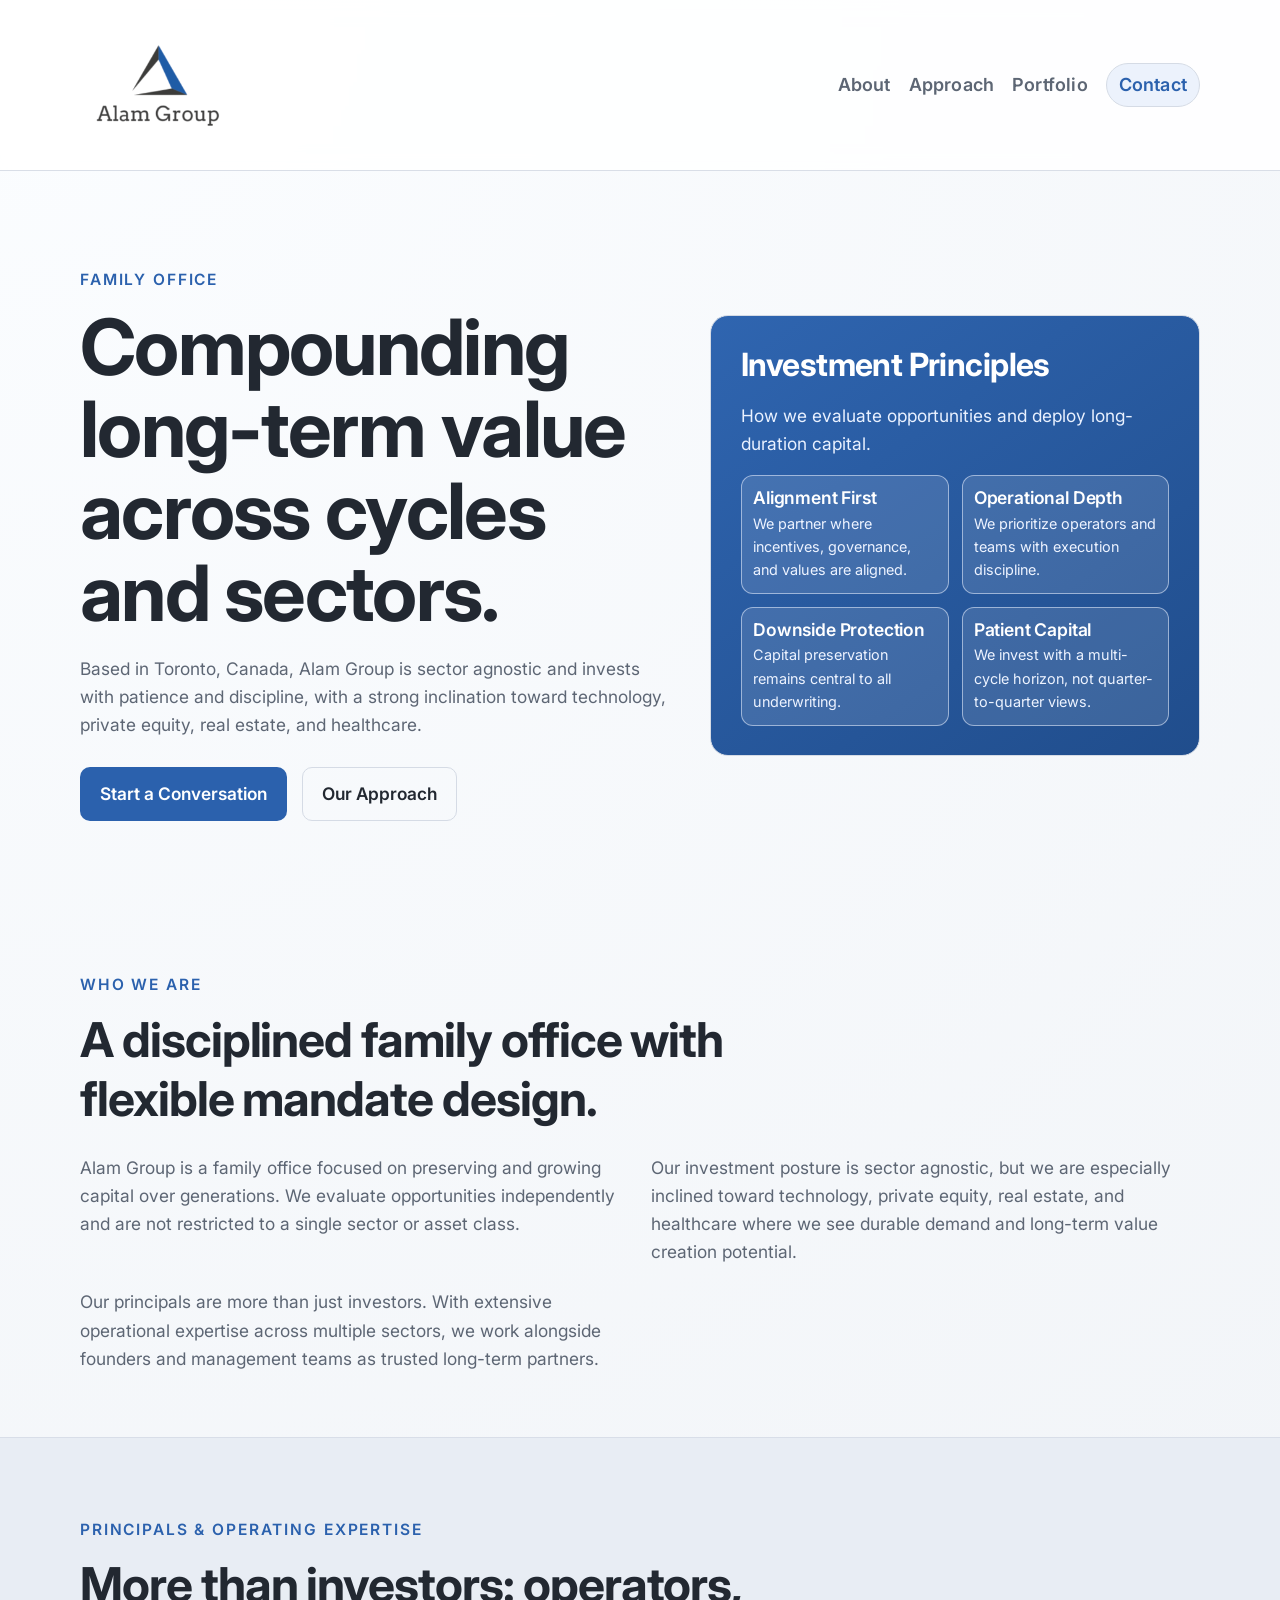
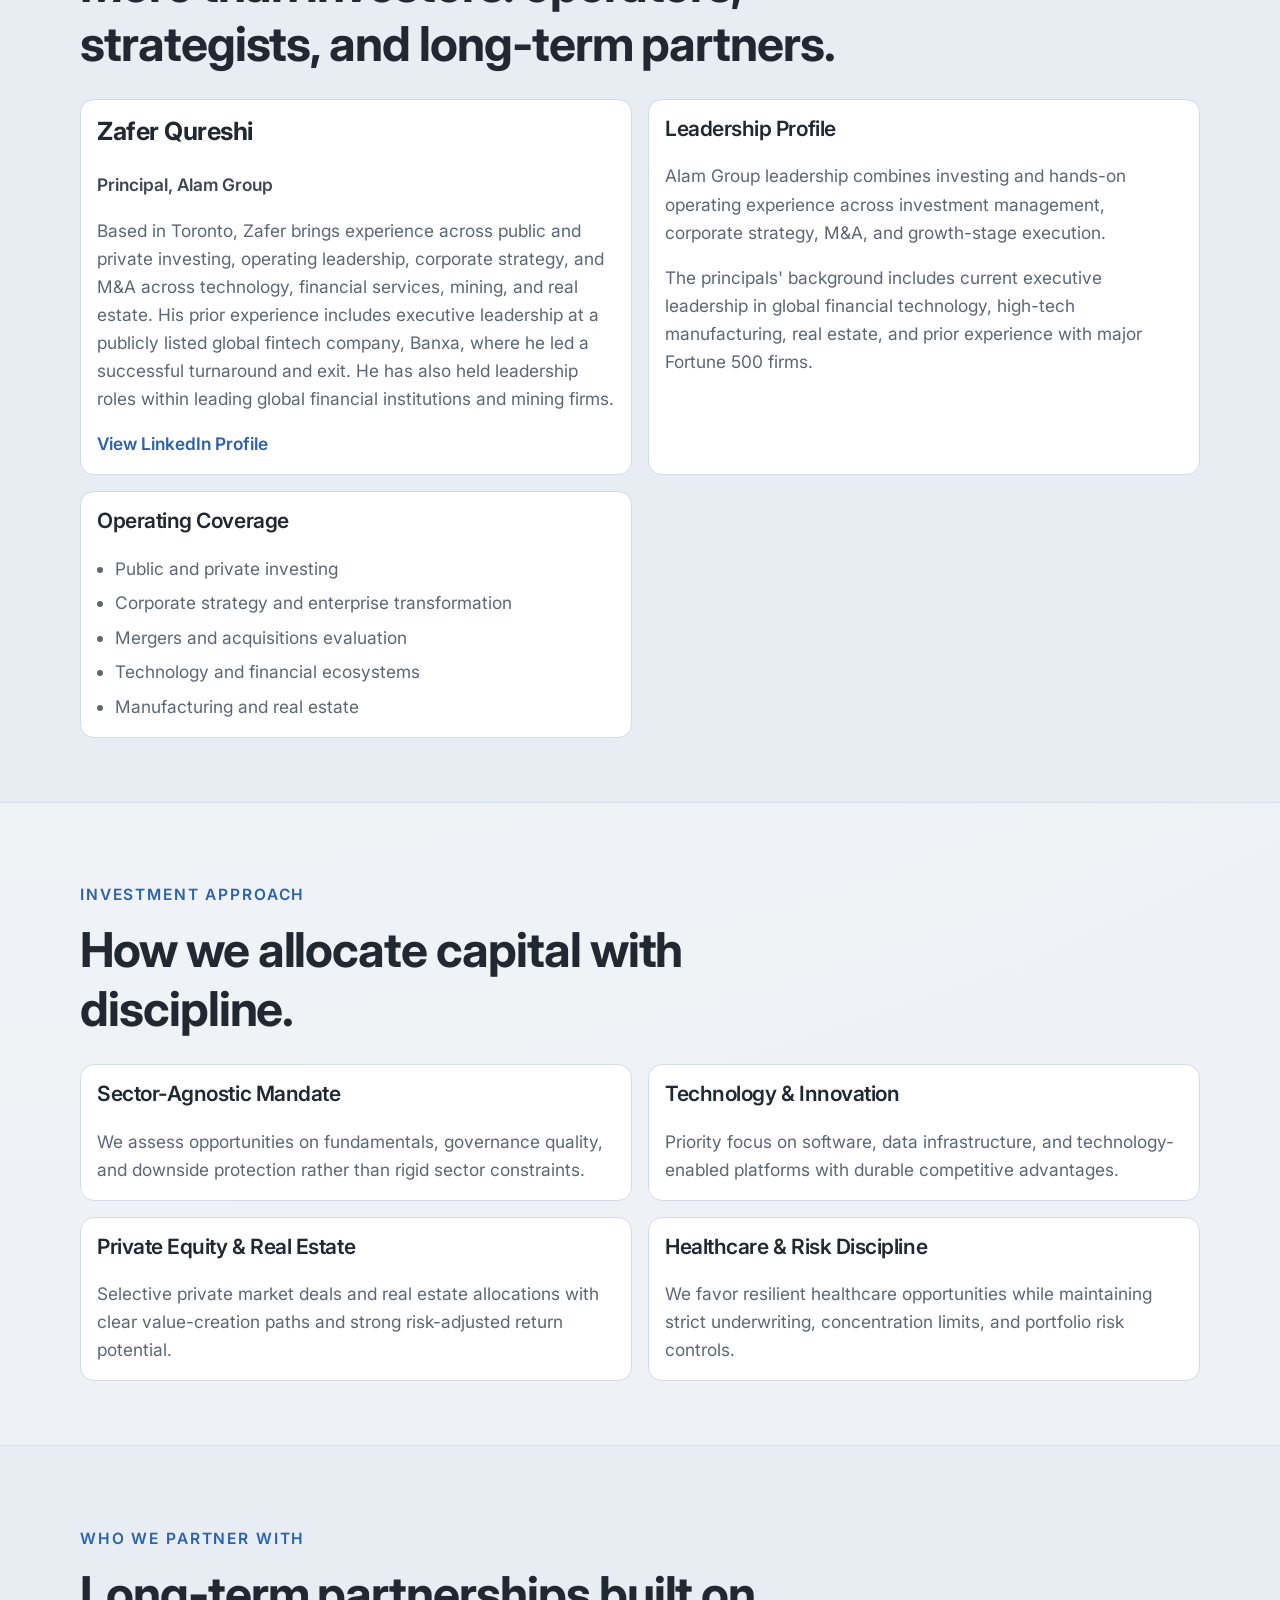
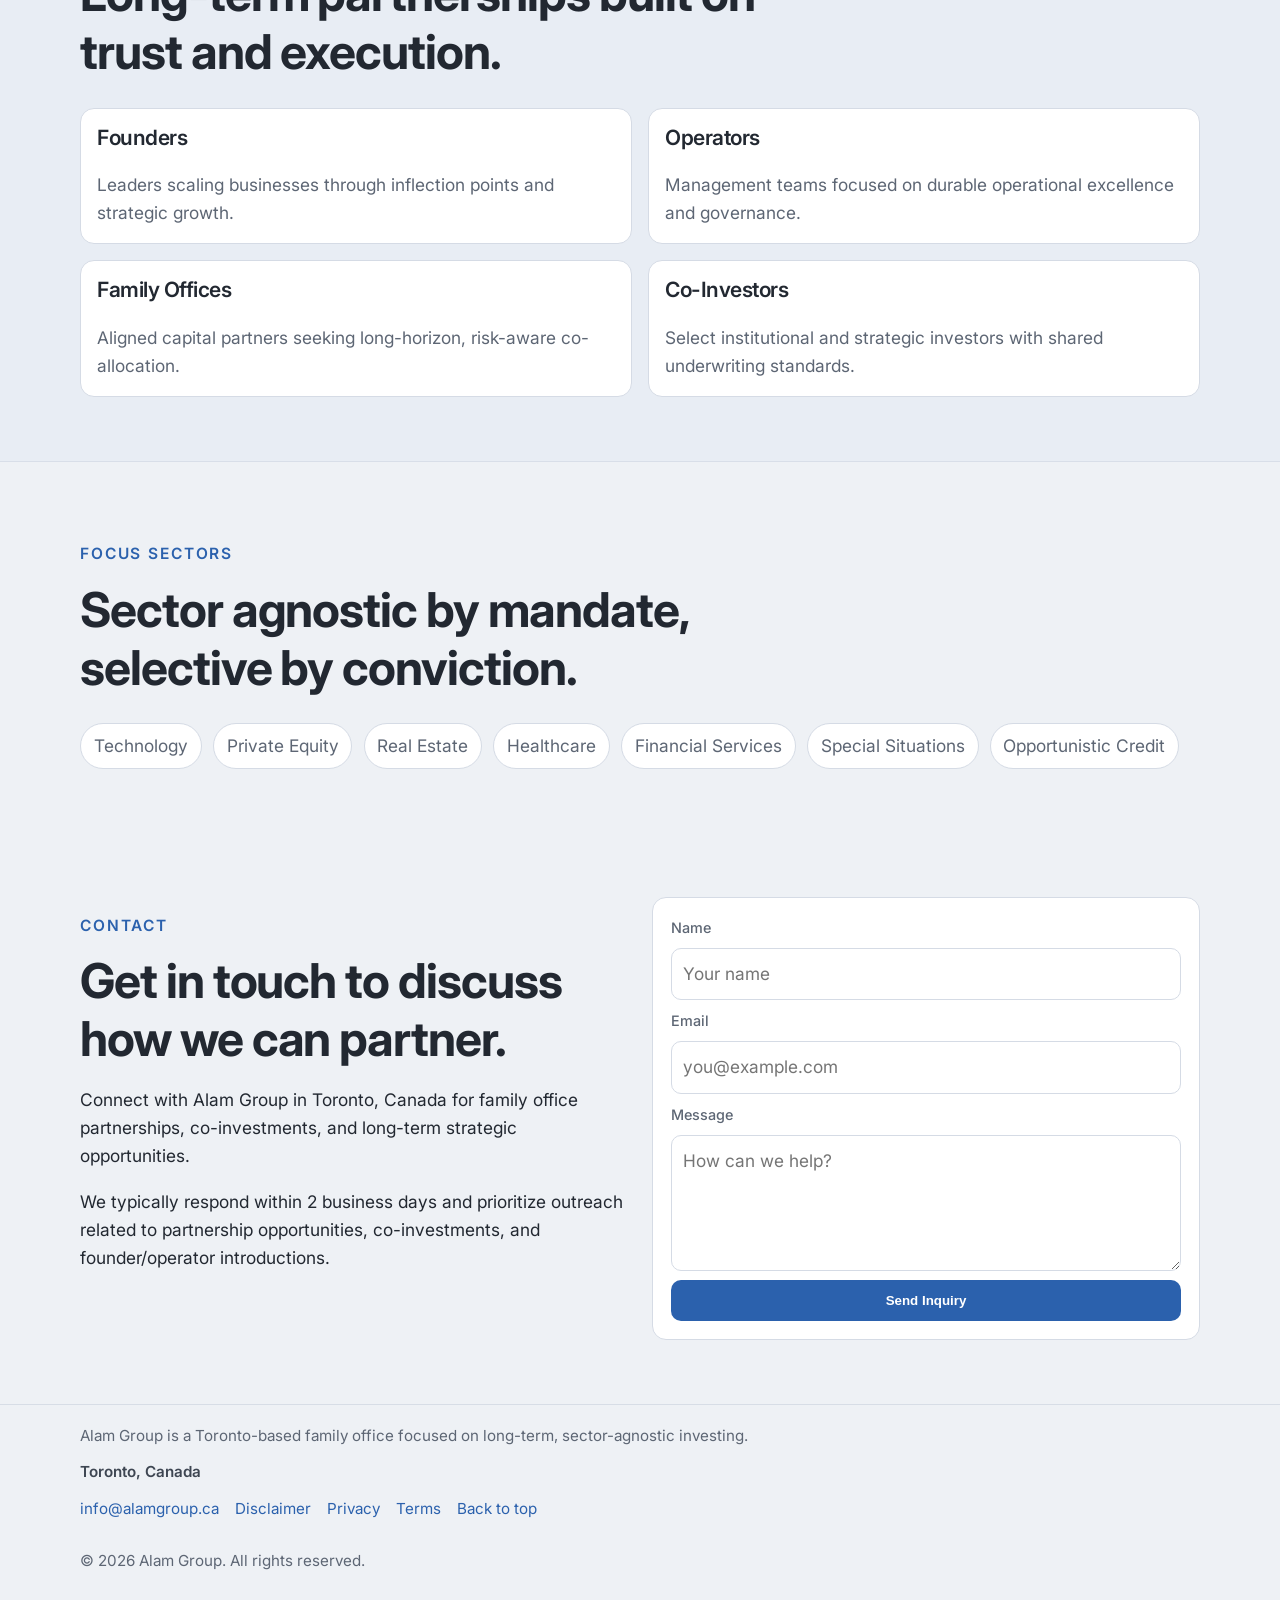
==== commit cac90d74: "Reorder: Principals between Who We Are and Investment Approach; fix section stripes Made-with: Curso" ====
--- a/index.html
+++ b/index.html
@@ -14,7 +14,7 @@
       href="https://fonts.googleapis.com/css2?family=Inter:wght@400;500;600;700;800&display=swap"
       rel="stylesheet"
     />
-    <link rel="stylesheet" href="styles.css?v=nav-font-minus25" />
+    <link rel="stylesheet" href="styles.css?v=section-order-principals" />
   </head>
   <body>
     <div id="top" class="page-top-anchor" aria-hidden="true"></div>
@@ -104,72 +104,6 @@
         </div>
       </section>
 
-      <section class="section section-alt" id="strategy">
-        <div class="container">
-          <div class="section-title-wrap">
-            <p class="eyebrow">Investment Approach</p>
-            <h2>How we allocate capital with discipline.</h2>
-          </div>
-          <div class="strategy-grid">
-            <article class="card">
-              <h3>Sector-Agnostic Mandate</h3>
-              <p>
-                We assess opportunities on fundamentals, governance quality, and
-                downside protection rather than rigid sector constraints.
-              </p>
-            </article>
-            <article class="card">
-              <h3>Technology & Innovation</h3>
-              <p>
-                Priority focus on software, data infrastructure, and technology-enabled
-                platforms with durable competitive advantages.
-              </p>
-            </article>
-            <article class="card">
-              <h3>Private Equity & Real Estate</h3>
-              <p>
-                Selective private market deals and real estate allocations with clear
-                value-creation paths and strong risk-adjusted return potential.
-              </p>
-            </article>
-            <article class="card">
-              <h3>Healthcare & Risk Discipline</h3>
-              <p>
-                We favor resilient healthcare opportunities while maintaining strict
-                underwriting, concentration limits, and portfolio risk controls.
-              </p>
-            </article>
-          </div>
-        </div>
-      </section>
-
-      <section class="section" id="partners">
-        <div class="container">
-          <div class="section-title-wrap">
-            <p class="eyebrow">Who We Partner With</p>
-            <h2>Long-term partnerships built on trust and execution.</h2>
-          </div>
-          <div class="partner-grid">
-            <article class="card">
-              <h3>Founders</h3>
-              <p>Leaders scaling businesses through inflection points and strategic growth.</p>
-            </article>
-            <article class="card">
-              <h3>Operators</h3>
-              <p>Management teams focused on durable operational excellence and governance.</p>
-            </article>
-            <article class="card">
-              <h3>Family Offices</h3>
-              <p>Aligned capital partners seeking long-horizon, risk-aware co-allocation.</p>
-            </article>
-            <article class="card">
-              <h3>Co-Investors</h3>
-              <p>Select institutional and strategic investors with shared underwriting standards.</p>
-            </article>
-          </div>
-        </div>
-      </section>
-
       <section class="section section-alt" id="principals">
         <div class="container">
           <div class="section-title-wrap">
@@ -216,6 +150,72 @@
                 <li>Technology and financial ecosystems</li>
                 <li>Manufacturing and real estate</li>
               </ul>
+            </article>
+          </div>
+        </div>
+      </section>
+
+      <section class="section" id="strategy">
+        <div class="container">
+          <div class="section-title-wrap">
+            <p class="eyebrow">Investment Approach</p>
+            <h2>How we allocate capital with discipline.</h2>
+          </div>
+          <div class="strategy-grid">
+            <article class="card">
+              <h3>Sector-Agnostic Mandate</h3>
+              <p>
+                We assess opportunities on fundamentals, governance quality, and
+                downside protection rather than rigid sector constraints.
+              </p>
+            </article>
+            <article class="card">
+              <h3>Technology & Innovation</h3>
+              <p>
+                Priority focus on software, data infrastructure, and technology-enabled
+                platforms with durable competitive advantages.
+              </p>
+            </article>
+            <article class="card">
+              <h3>Private Equity & Real Estate</h3>
+              <p>
+                Selective private market deals and real estate allocations with clear
+                value-creation paths and strong risk-adjusted return potential.
+              </p>
+            </article>
+            <article class="card">
+              <h3>Healthcare & Risk Discipline</h3>
+              <p>
+                We favor resilient healthcare opportunities while maintaining strict
+                underwriting, concentration limits, and portfolio risk controls.
+              </p>
+            </article>
+          </div>
+        </div>
+      </section>
+
+      <section class="section section-alt" id="partners">
+        <div class="container">
+          <div class="section-title-wrap">
+            <p class="eyebrow">Who We Partner With</p>
+            <h2>Long-term partnerships built on trust and execution.</h2>
+          </div>
+          <div class="partner-grid">
+            <article class="card">
+              <h3>Founders</h3>
+              <p>Leaders scaling businesses through inflection points and strategic growth.</p>
+            </article>
+            <article class="card">
+              <h3>Operators</h3>
+              <p>Management teams focused on durable operational excellence and governance.</p>
+            </article>
+            <article class="card">
+              <h3>Family Offices</h3>
+              <p>Aligned capital partners seeking long-horizon, risk-aware co-allocation.</p>
+            </article>
+            <article class="card">
+              <h3>Co-Investors</h3>
+              <p>Select institutional and strategic investors with shared underwriting standards.</p>
             </article>
           </div>
         </div>
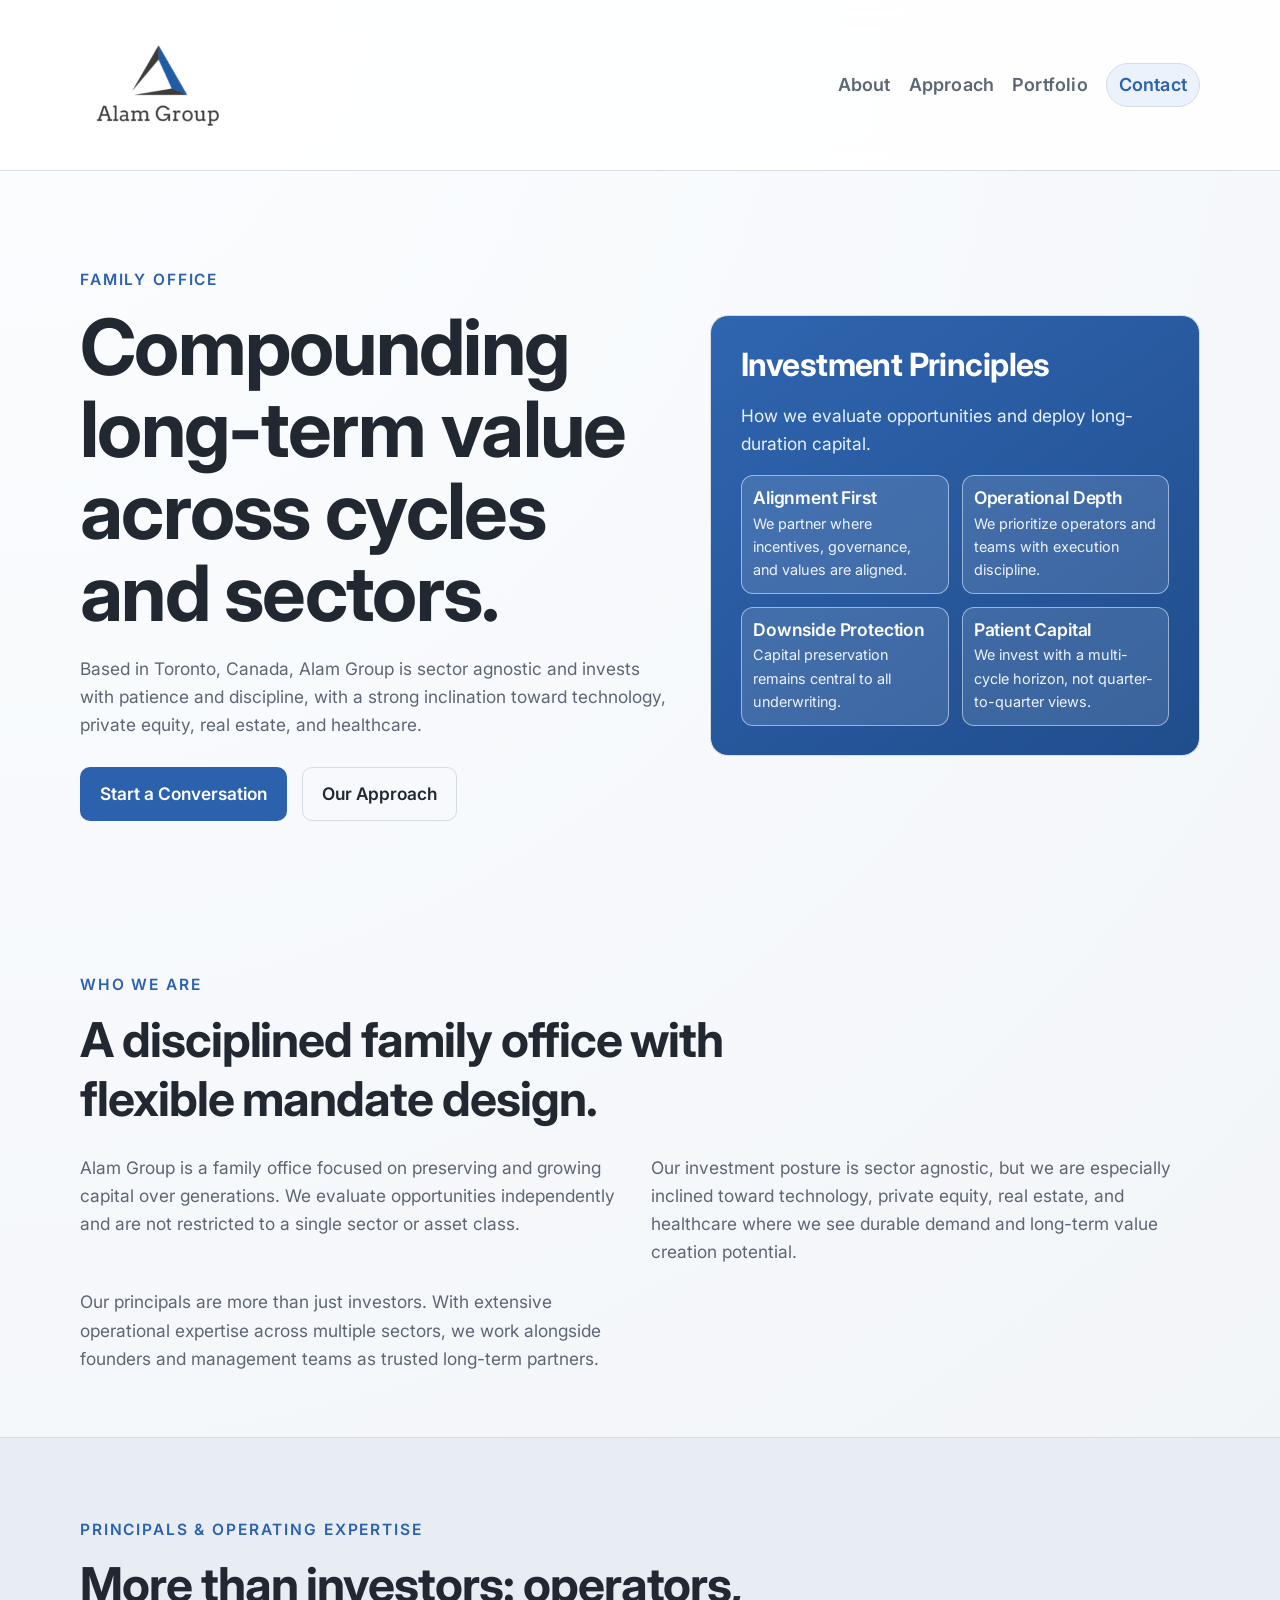
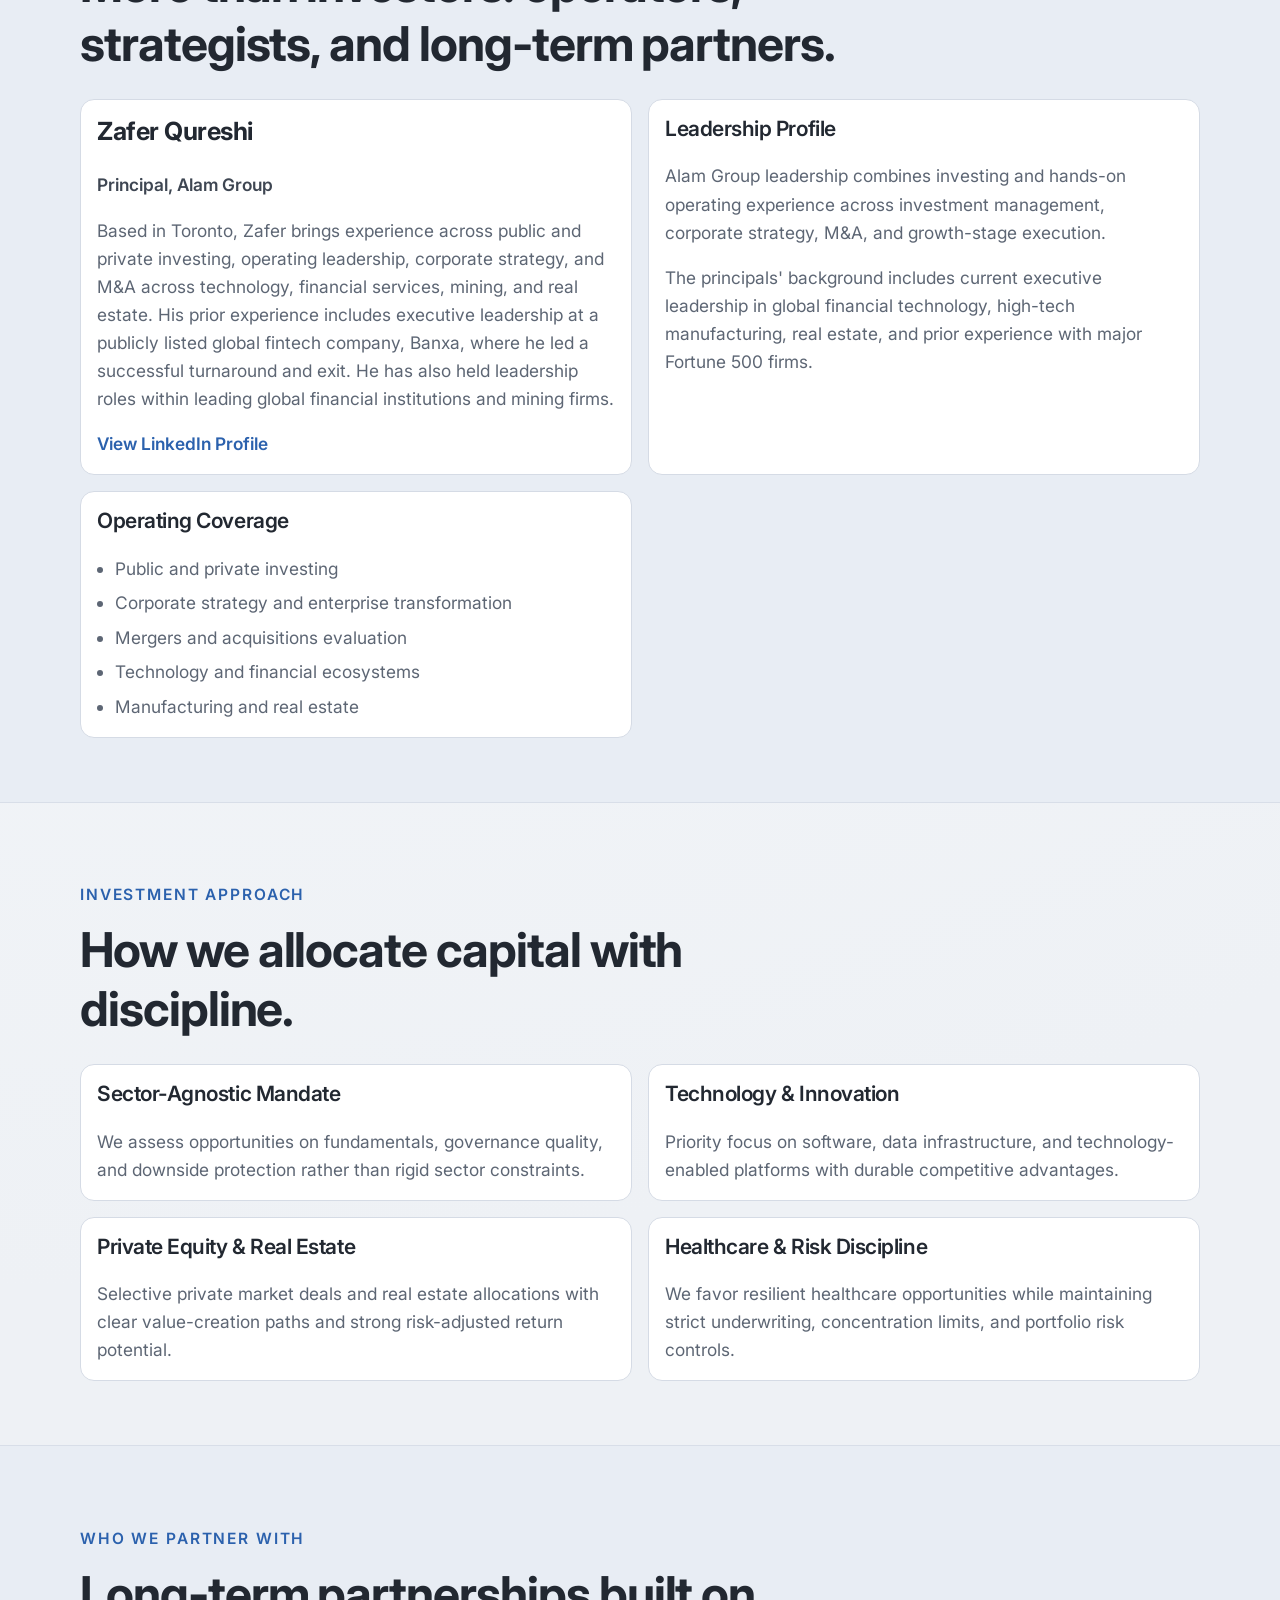
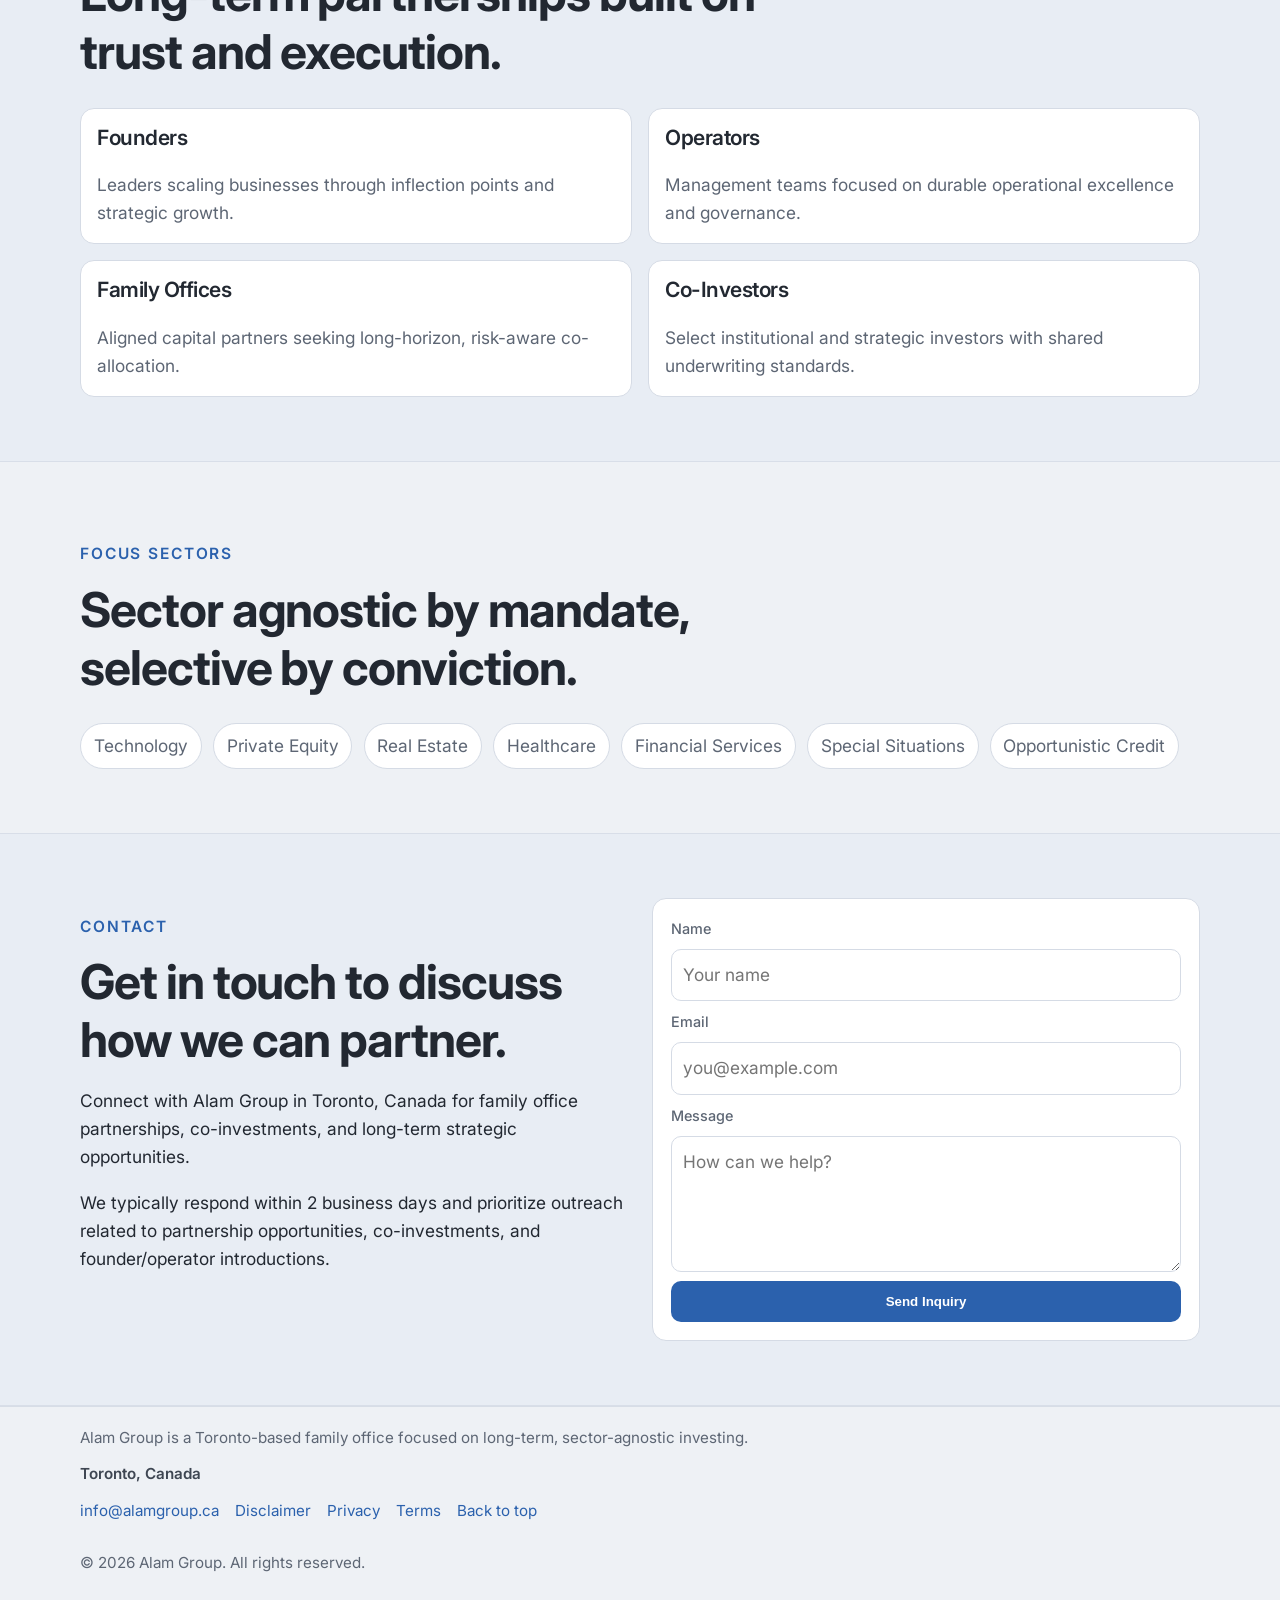
==== commit 2cedae82: "Contact section: use section-alt to alternate from Focus Sectors Made-with: Cursor" ====
--- a/index.html
+++ b/index.html
@@ -14,7 +14,7 @@
       href="https://fonts.googleapis.com/css2?family=Inter:wght@400;500;600;700;800&display=swap"
       rel="stylesheet"
     />
-    <link rel="stylesheet" href="styles.css?v=section-order-principals" />
+    <link rel="stylesheet" href="styles.css?v=contact-section-alt" />
   </head>
   <body>
     <div id="top" class="page-top-anchor" aria-hidden="true"></div>
@@ -239,7 +239,7 @@
         </div>
       </section>
 
-      <section class="section contact-section" id="contact">
+      <section class="section section-alt contact-section" id="contact">
         <div class="container contact-grid">
           <div>
             <p class="eyebrow">Contact</p>
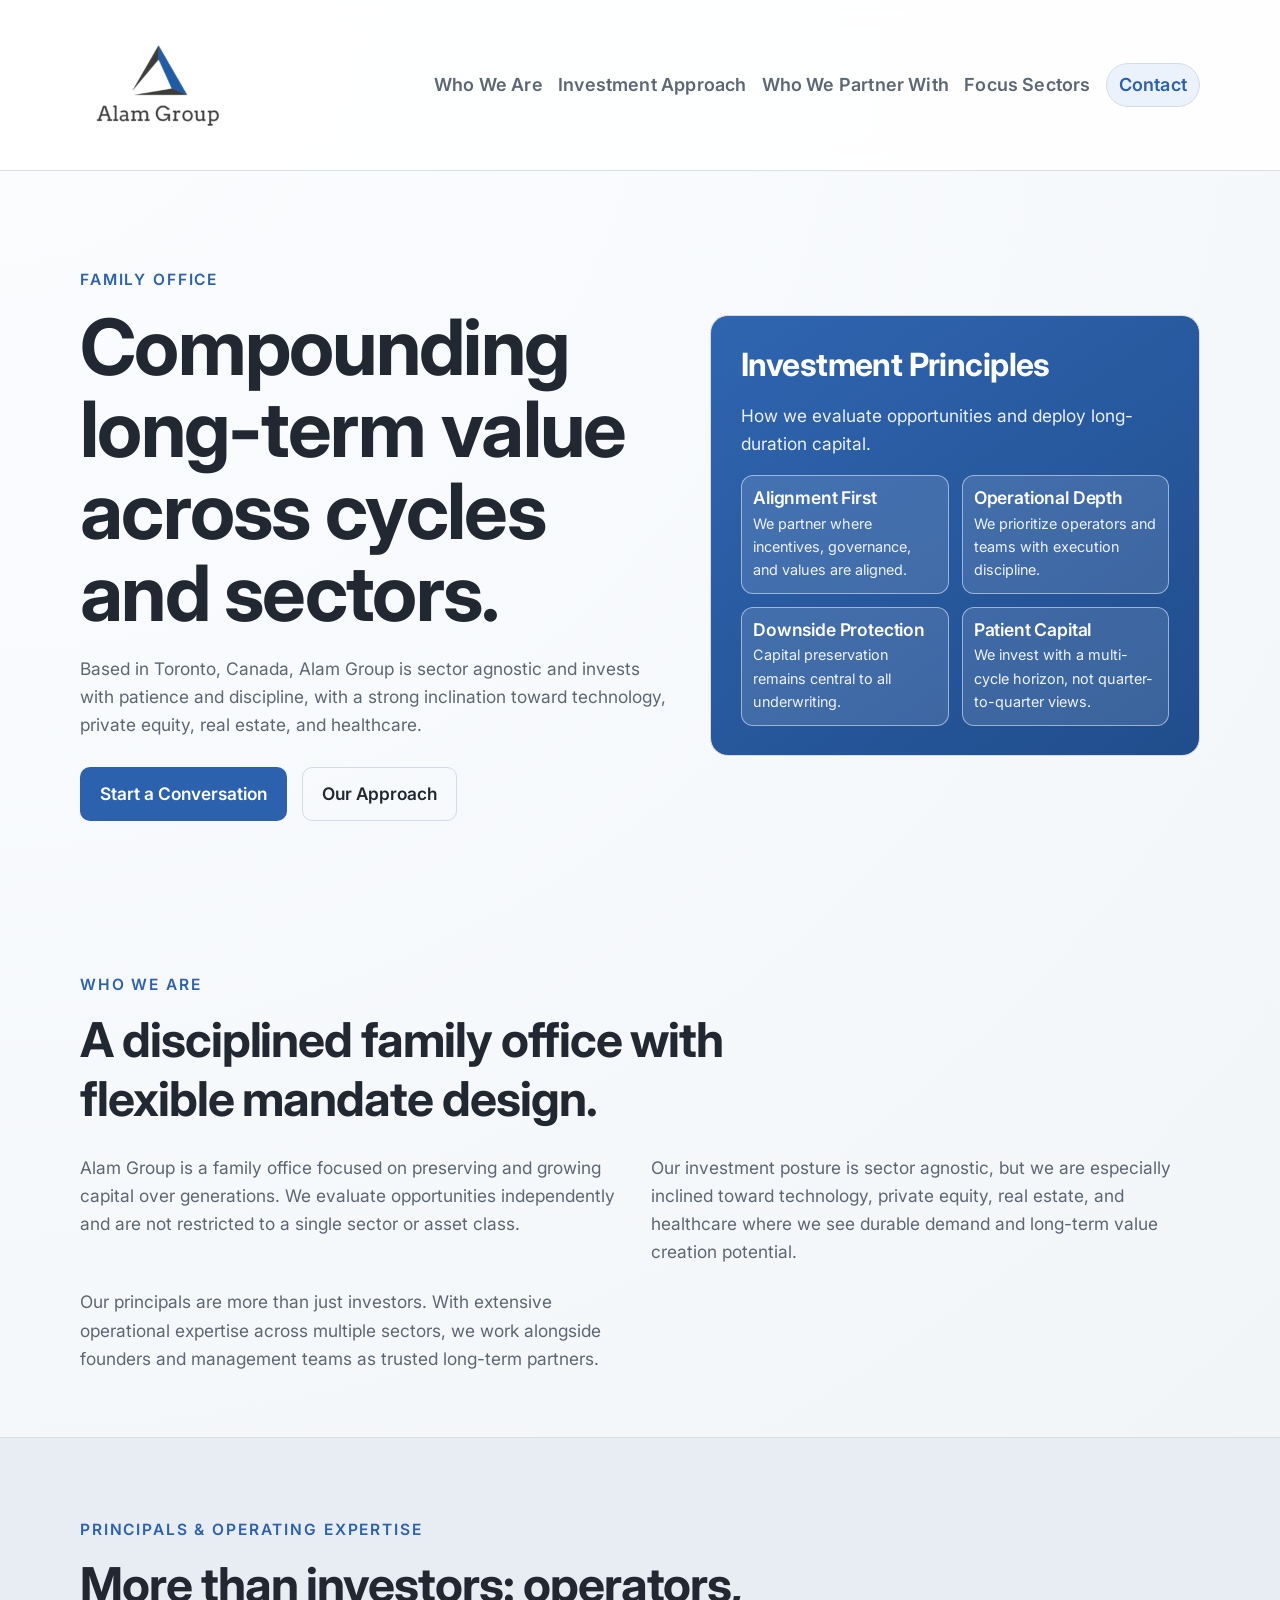
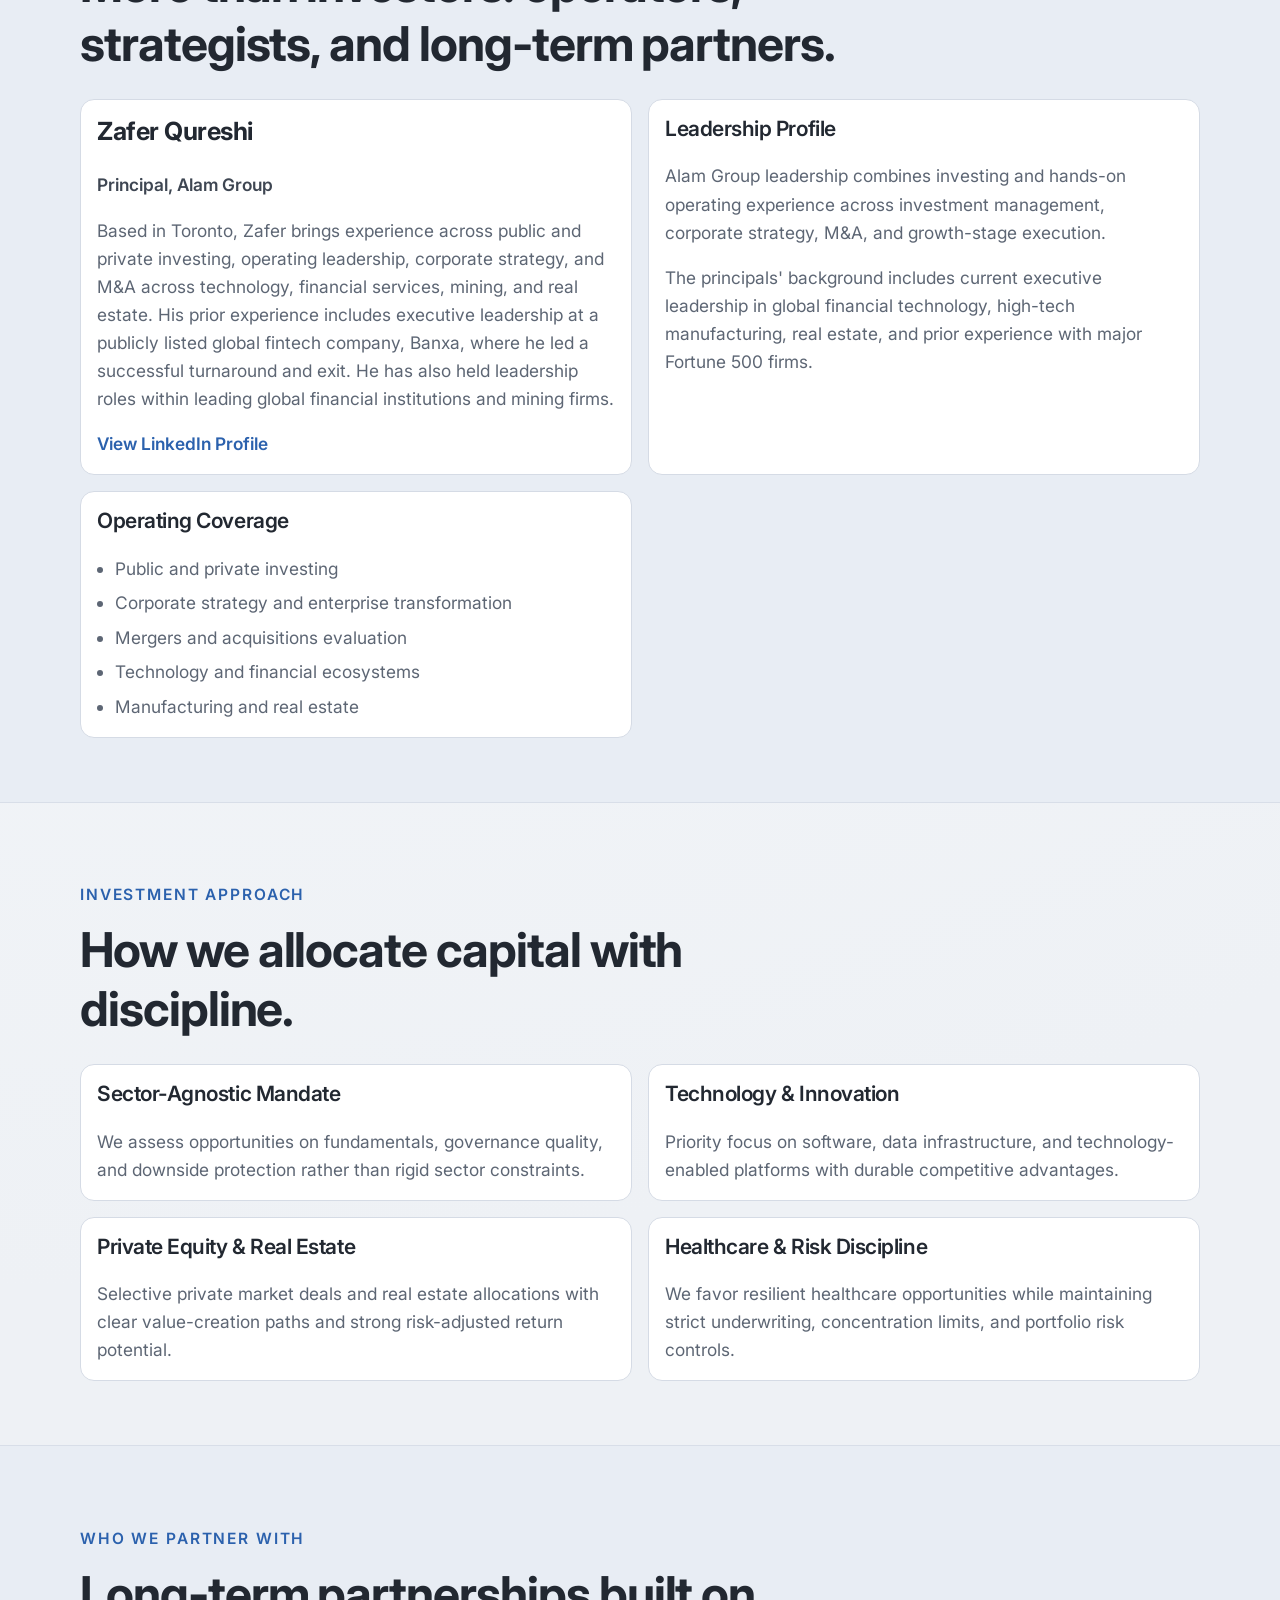
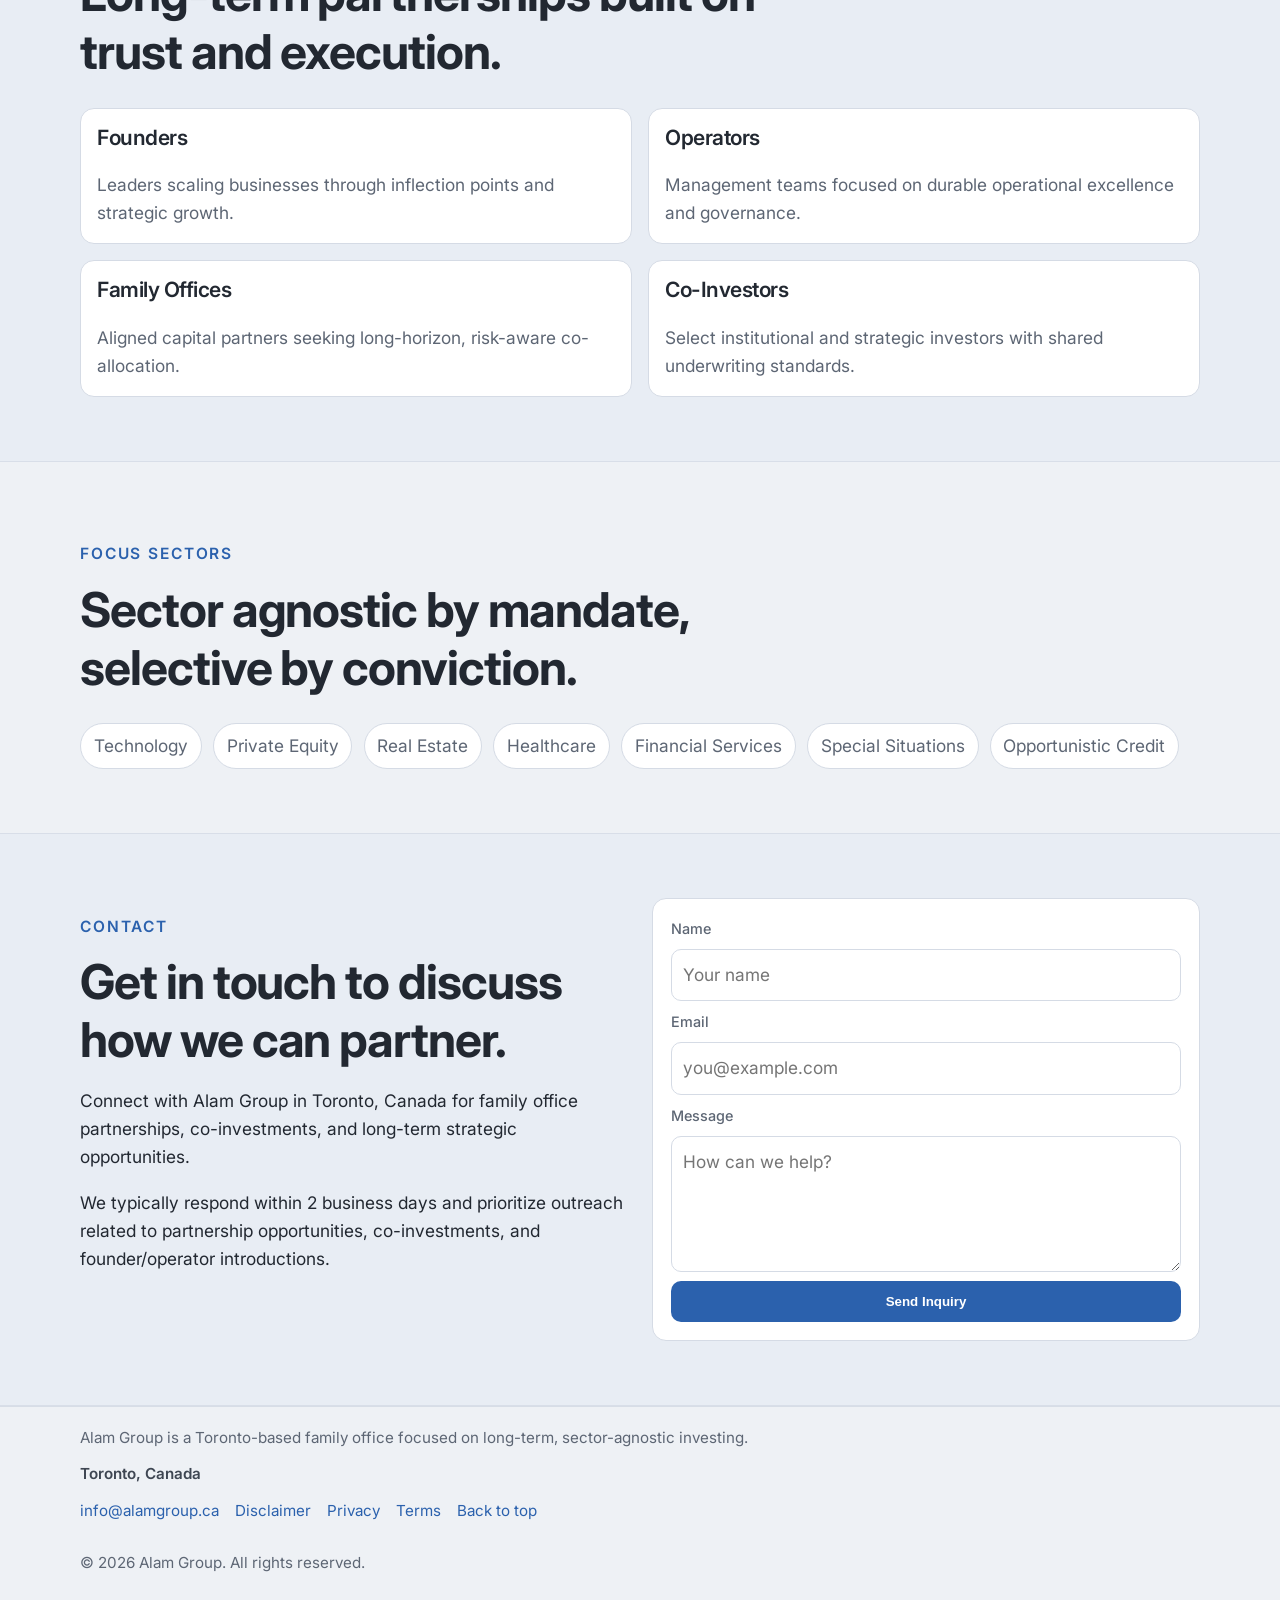
==== commit 98547053: "Expand header nav: section labels and anchors; tighten nav wrap Made-with: Cursor" ====
--- a/index.html
+++ b/index.html
@@ -14,7 +14,7 @@
       href="https://fonts.googleapis.com/css2?family=Inter:wght@400;500;600;700;800&display=swap"
       rel="stylesheet"
     />
-    <link rel="stylesheet" href="styles.css?v=contact-section-alt" />
+    <link rel="stylesheet" href="styles.css?v=expanded-header-nav" />
   </head>
   <body>
     <div id="top" class="page-top-anchor" aria-hidden="true"></div>
@@ -28,10 +28,11 @@
           <span></span>
           <span></span>
         </button>
-        <nav class="nav-links" id="navLinks">
-          <a href="#about">About</a>
-          <a href="#strategy">Approach</a>
-          <a href="#portfolio">Portfolio</a>
+        <nav class="nav-links" id="navLinks" aria-label="Primary">
+          <a href="#about">Who We Are</a>
+          <a href="#strategy">Investment Approach</a>
+          <a href="#partners">Who We Partner With</a>
+          <a href="#portfolio">Focus Sectors</a>
           <a href="#contact" class="nav-cta">Contact</a>
         </nav>
       </div>
--- a/styles.css
+++ b/styles.css
@@ -99,8 +99,12 @@
 
 .nav-links {
   display: flex;
+  flex-wrap: wrap;
   align-items: center;
-  gap: 1.125rem;
+  justify-content: flex-end;
+  gap: 0.65rem 0.95rem;
+  row-gap: 0.35rem;
+  max-width: min(100%, 54rem);
 }
 
 .nav-links a {
